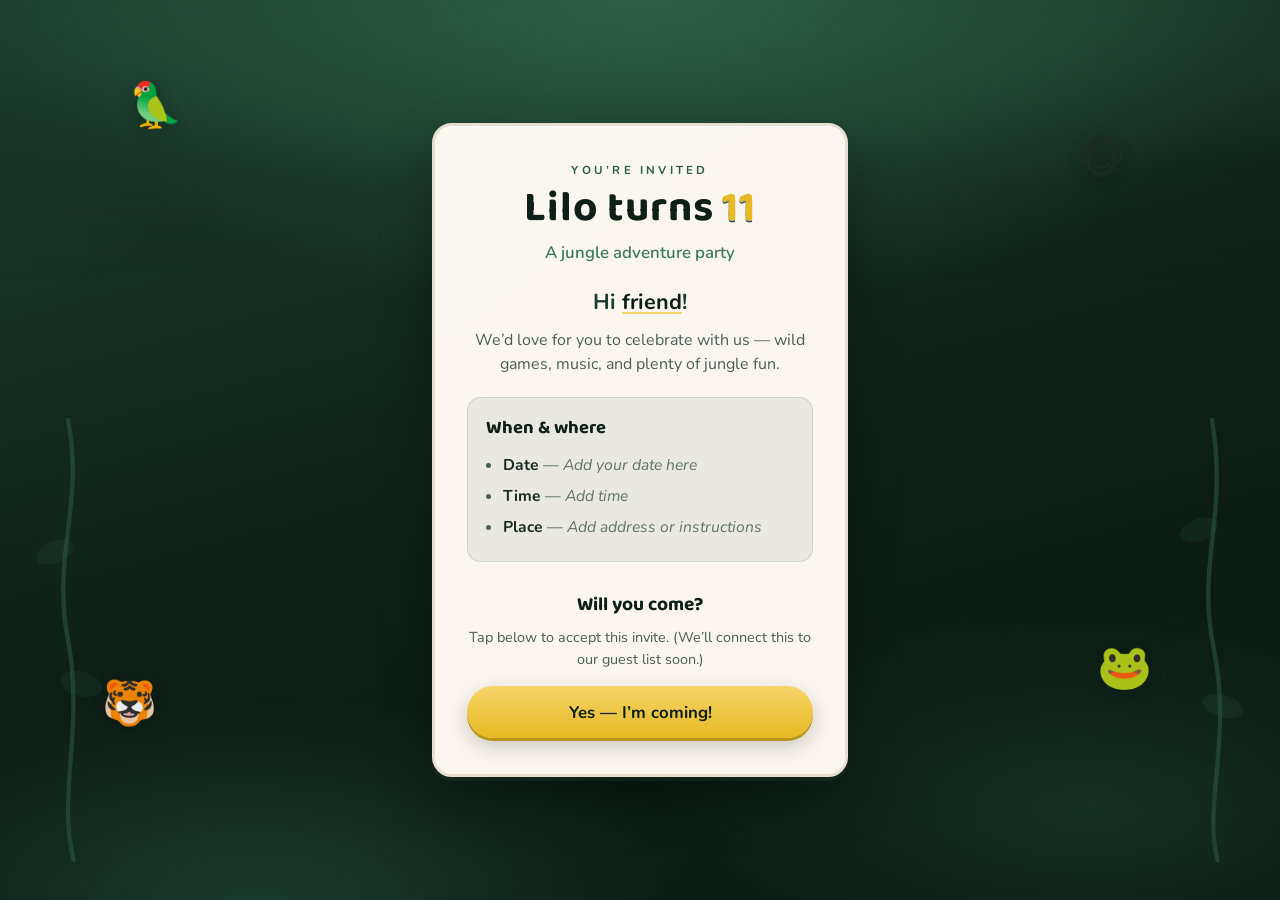
==== index.html @ 7661874d "Jungle-themed birthday invite with name query and RSVP UI" ====
<!DOCTYPE html>
<html lang="en">
<head>
  <meta charset="utf-8">
  <meta name="viewport" content="width=device-width, initial-scale=1">
  <meta name="theme-color" content="#1a3d2e">
  <title>Lilo’s 11th birthday — jungle party</title>
  <link rel="preconnect" href="https://fonts.googleapis.com">
  <link rel="preconnect" href="https://fonts.gstatic.com" crossorigin>
  <link href="https://fonts.googleapis.com/css2?family=Baloo+2:wght@600;700&family=Nunito:wght@400;600;700&display=swap" rel="stylesheet">
  <link rel="stylesheet" href="styles.css">
</head>
<body>
  <div class="jungle-scene" aria-hidden="true">
    <svg class="vine vine--left" viewBox="0 0 80 400" fill="none" xmlns="http://www.w3.org/2000/svg">
      <path d="M40 0 C55 80 25 120 40 200 C55 280 30 340 45 400" stroke="currentColor" stroke-width="4" stroke-linecap="round"/>
      <ellipse cx="28" cy="120" rx="18" ry="10" fill="currentColor" opacity="0.35" transform="rotate(-25 28 120)"/>
      <ellipse cx="52" cy="240" rx="20" ry="11" fill="currentColor" opacity="0.35" transform="rotate(15 52 240)"/>
    </svg>
    <svg class="vine vine--right" viewBox="0 0 80 400" fill="none" xmlns="http://www.w3.org/2000/svg">
      <path d="M40 0 C25 90 55 130 38 210 C22 290 48 350 35 400" stroke="currentColor" stroke-width="4" stroke-linecap="round"/>
      <ellipse cx="52" cy="100" rx="18" ry="10" fill="currentColor" opacity="0.35" transform="rotate(20 52 100)"/>
      <ellipse cx="30" cy="260" rx="19" ry="10" fill="currentColor" opacity="0.35" transform="rotate(-18 30 260)"/>
    </svg>
    <div class="canopy"></div>
    <div class="animals" aria-hidden="true">
      <span class="animal animal--parrot" title="Parrot">🦜</span>
      <span class="animal animal--monkey" title="Monkey">🐵</span>
      <span class="animal animal--tiger" title="Tiger">🐯</span>
      <span class="animal animal--frog" title="Frog">🐸</span>
    </div>
  </div>

  <main class="wrap">
    <article class="card" id="invite-card">
      <header class="card__head">
        <p class="eyebrow">You’re invited</p>
        <h1 class="title">Lilo turns <span class="age">11</span></h1>
        <p class="theme-line">A jungle adventure party</p>
      </header>

      <p class="greeting">
        Hi <span class="guest-name" id="guest-name">friend</span>!
      </p>
      <p class="lead">
        We’d love for you to celebrate with us — wild games, music, and plenty of jungle fun.
      </p>

      <section class="details" aria-label="Party details">
        <h2 class="details__h">When &amp; where</h2>
        <ul class="details__list">
          <li><strong>Date</strong> — <span class="placeholder">Add your date here</span></li>
          <li><strong>Time</strong> — <span class="placeholder">Add time</span></li>
          <li><strong>Place</strong> — <span class="placeholder">Add address or instructions</span></li>
        </ul>
      </section>

      <section class="rsvp" id="rsvp-pending" aria-labelledby="rsvp-heading">
        <h2 class="rsvp__h" id="rsvp-heading">Will you come?</h2>
        <p class="rsvp__hint">Tap below to accept this invite. (We’ll connect this to our guest list soon.)</p>
        <button type="button" class="btn btn--accept" id="accept-btn">Yes — I’m coming!</button>
      </section>

      <section class="rsvp rsvp--done" id="rsvp-done" hidden>
        <div class="celebrate" aria-hidden="true">🌿🎉🌿</div>
        <h2 class="rsvp__h">See you in the jungle!</h2>
        <p class="rsvp__thanks">
          Thanks, <span class="guest-name" id="thanks-name">friend</span> — we’ve noted you as <strong>attending</strong>.
        </p>
      </section>
    </article>
  </main>

  <script src="invite.js"></script>
</body>
</html>
---- styles.css ----
:root {
  --jungle-deep: #0d1f16;
  --jungle-mid: #1a3d2e;
  --jungle-light: #2d5c45;
  --leaf: #3d7a5a;
  --gold: #e8b923;
  --gold-soft: #f5d56a;
  --parchment: #faf6ef;
  --parchment-edge: #e8dfd0;
  --ink: #1c2b24;
  --ink-muted: #4a5f54;
  --vine: rgba(45, 92, 69, 0.55);
  font-size: 100%;
}

*,
*::before,
*::after {
  box-sizing: border-box;
}

body {
  margin: 0;
  min-height: 100vh;
  font-family: "Nunito", system-ui, sans-serif;
  font-size: 1.0625rem;
  line-height: 1.55;
  color: var(--ink);
  background:
    radial-gradient(ellipse 100% 70% at 50% 0%, #2a5a42 0%, transparent 50%),
    radial-gradient(ellipse 80% 50% at 20% 100%, rgba(26, 61, 46, 0.9) 0%, transparent 45%),
    radial-gradient(ellipse 80% 50% at 85% 90%, rgba(20, 48, 36, 0.95) 0%, transparent 45%),
    linear-gradient(165deg, var(--jungle-mid) 0%, var(--jungle-deep) 55%, #0a1610 100%);
}

.jungle-scene {
  position: fixed;
  inset: 0;
  pointer-events: none;
  z-index: 0;
  overflow: hidden;
}

.canopy {
  position: absolute;
  top: 0;
  left: 0;
  right: 0;
  height: min(42vh, 280px);
  background:
    radial-gradient(ellipse 120% 100% at 50% 0%, rgba(61, 122, 90, 0.45) 0%, transparent 70%),
    linear-gradient(180deg, rgba(13, 31, 22, 0.35) 0%, transparent 100%);
}

.vine {
  position: absolute;
  bottom: 0;
  width: clamp(48px, 12vw, 88px);
  height: min(85vh, 520px);
  color: var(--vine);
}

.vine--left {
  left: clamp(0px, 2vw, 24px);
}

.vine--right {
  right: clamp(0px, 2vw, 24px);
  transform: scaleX(-1);
}

.animals {
  position: absolute;
  inset: 0;
}

.animal {
  position: absolute;
  font-size: clamp(1.75rem, 5vw, 2.75rem);
  filter: drop-shadow(0 4px 8px rgba(0, 0, 0, 0.25));
  opacity: 0.92;
}

.animal--parrot {
  top: 8%;
  left: 10%;
  animation: float 5s ease-in-out infinite;
}

.animal--monkey {
  top: 14%;
  right: 12%;
  animation: float 6s ease-in-out 0.5s infinite;
}

.animal--tiger {
  bottom: 18%;
  left: 8%;
  animation: float 5.5s ease-in-out 1s infinite;
}

.animal--frog {
  bottom: 22%;
  right: 10%;
  animation: float 4.8s ease-in-out 0.2s infinite;
}

@keyframes float {
  0%, 100% { transform: translateY(0); }
  50% { transform: translateY(-8px); }
}

@media (prefers-reduced-motion: reduce) {
  .animal {
    animation: none;
  }
}

.wrap {
  position: relative;
  z-index: 1;
  min-height: 100vh;
  display: flex;
  align-items: center;
  justify-content: center;
  padding: clamp(1.25rem, 4vw, 2.5rem) 1.25rem;
}

.card {
  width: 100%;
  max-width: 26rem;
  padding: clamp(1.75rem, 5vw, 2.25rem) clamp(1.5rem, 4vw, 2rem);
  background:
    linear-gradient(145deg, rgba(255, 255, 255, 0.12) 0%, transparent 40%),
    var(--parchment);
  border-radius: 20px;
  border: 3px solid var(--parchment-edge);
  box-shadow:
    0 4px 0 rgba(45, 92, 69, 0.2),
    0 24px 48px rgba(0, 0, 0, 0.35),
    inset 0 1px 0 rgba(255, 255, 255, 0.7);
  text-align: center;
}

.card__head {
  margin-bottom: 1rem;
}

.eyebrow {
  margin: 0 0 0.35rem;
  font-size: 0.72rem;
  font-weight: 700;
  letter-spacing: 0.28em;
  text-transform: uppercase;
  color: var(--jungle-light);
}

.title {
  margin: 0;
  font-family: "Baloo 2", cursive;
  font-size: clamp(2rem, 7vw, 2.65rem);
  font-weight: 700;
  line-height: 1.1;
  color: var(--jungle-deep);
  letter-spacing: 0.02em;
}

.age {
  display: inline-block;
  color: var(--gold);
  text-shadow:
    0 1px 0 rgba(255, 255, 255, 0.5),
    0 2px 0 var(--jungle-mid);
}

.theme-line {
  margin: 0.5rem 0 0;
  font-weight: 600;
  font-size: 1.05rem;
  color: var(--leaf);
}

.greeting {
  margin: 1.25rem 0 0.5rem;
  font-size: 1.35rem;
  font-weight: 700;
  color: var(--jungle-mid);
}

.guest-name {
  color: var(--jungle-deep);
  text-decoration: underline;
  text-decoration-color: var(--gold-soft);
  text-underline-offset: 0.15em;
}

.lead {
  margin: 0 0 1.25rem;
  color: var(--ink-muted);
  font-size: 1rem;
}

.details {
  text-align: left;
  margin: 0 0 1.5rem;
  padding: 1rem 1.1rem;
  background: rgba(45, 92, 69, 0.08);
  border-radius: 14px;
  border: 1px solid rgba(45, 92, 69, 0.15);
}

.details__h {
  margin: 0 0 0.65rem;
  font-family: "Baloo 2", cursive;
  font-size: 1.15rem;
  font-weight: 700;
  color: var(--jungle-deep);
}

.details__list {
  margin: 0;
  padding-left: 1.1rem;
  color: var(--ink-muted);
  font-size: 0.98rem;
}

.details__list li {
  margin-bottom: 0.4rem;
}

.details__list strong {
  color: var(--ink);
}

.placeholder {
  font-style: italic;
  opacity: 0.85;
}

.rsvp {
  padding-top: 0.25rem;
}

.rsvp__h {
  margin: 0 0 0.35rem;
  font-family: "Baloo 2", cursive;
  font-size: 1.2rem;
  font-weight: 700;
  color: var(--jungle-deep);
}

.rsvp__hint {
  margin: 0 0 1rem;
  font-size: 0.9rem;
  color: var(--ink-muted);
}

.rsvp--done .rsvp__h {
  margin-top: 0.25rem;
}

.celebrate {
  font-size: 1.75rem;
  letter-spacing: 0.15em;
  margin-bottom: 0.25rem;
}

.rsvp__thanks {
  margin: 0;
  color: var(--ink-muted);
  font-size: 1rem;
}

.rsvp__thanks strong {
  color: var(--leaf);
}

.btn {
  font-family: "Nunito", system-ui, sans-serif;
  cursor: pointer;
  border: none;
}

.btn--accept {
  display: inline-flex;
  align-items: center;
  justify-content: center;
  width: 100%;
  max-width: 100%;
  padding: 0.9rem 1.5rem;
  border-radius: 999px;
  font-weight: 700;
  font-size: 1.05rem;
  color: var(--jungle-deep);
  background: linear-gradient(180deg, var(--gold-soft) 0%, var(--gold) 100%);
  box-shadow:
    0 3px 0 #b89412,
    0 8px 20px rgba(0, 0, 0, 0.2);
  transition: transform 0.15s ease, box-shadow 0.15s ease;
}

.btn--accept:hover {
  transform: translateY(-2px);
  box-shadow:
    0 4px 0 #b89412,
    0 12px 28px rgba(0, 0, 0, 0.22);
}

.btn--accept:active {
  transform: translateY(1px);
  box-shadow: 0 2px 0 #b89412;
}

.btn--accept:focus-visible {
  outline: 3px solid var(--jungle-light);
  outline-offset: 3px;
}

[hidden] {
  display: none !important;
}
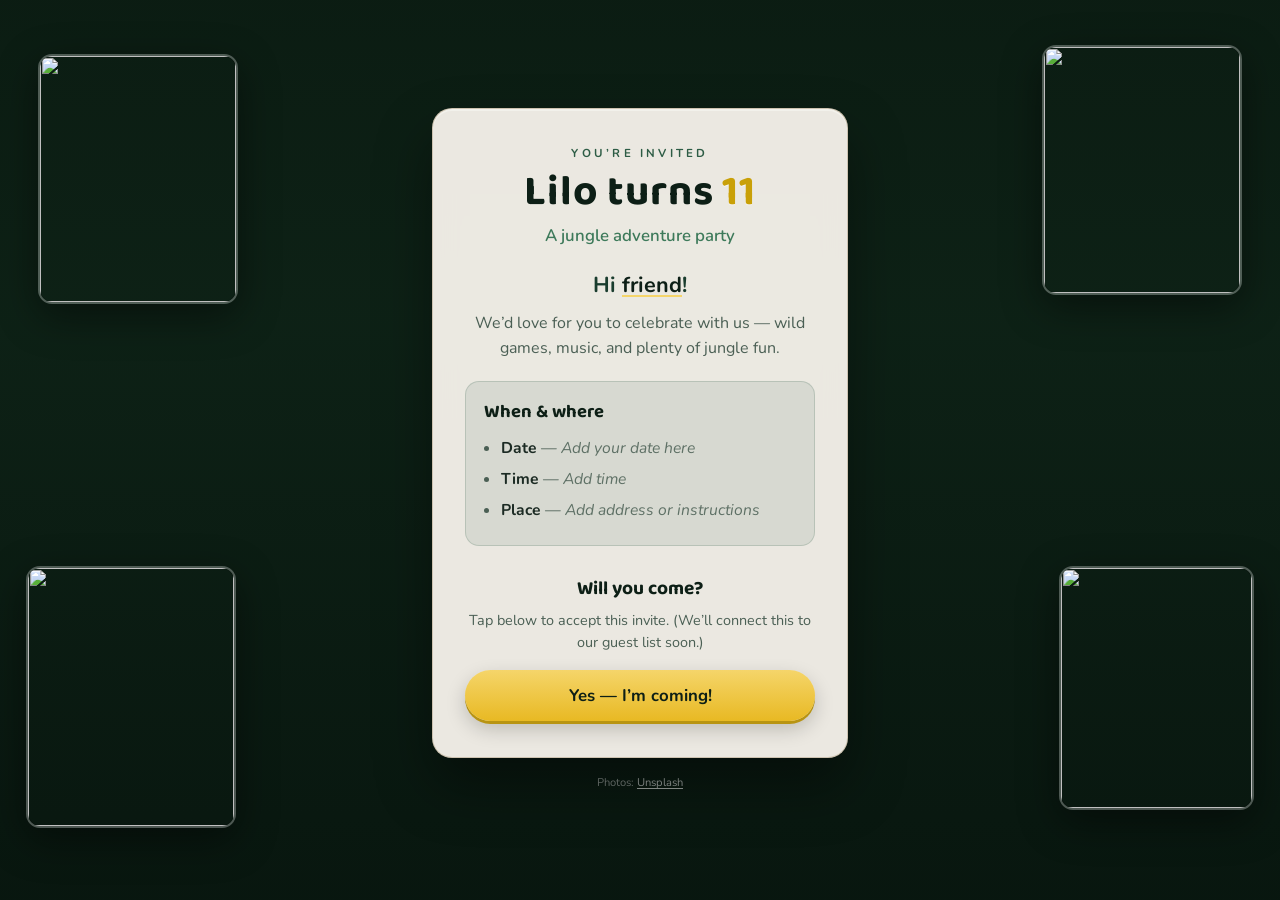
==== commit e0abe645: "Photorealistic jungle background and wildlife photos" ====
--- a/index.html
+++ b/index.html
@@ -3,31 +3,67 @@
 <head>
   <meta charset="utf-8">
   <meta name="viewport" content="width=device-width, initial-scale=1">
-  <meta name="theme-color" content="#1a3d2e">
+  <meta name="theme-color" content="#142920">
   <title>Lilo’s 11th birthday — jungle party</title>
   <link rel="preconnect" href="https://fonts.googleapis.com">
   <link rel="preconnect" href="https://fonts.gstatic.com" crossorigin>
+  <link rel="preconnect" href="https://images.unsplash.com">
   <link href="https://fonts.googleapis.com/css2?family=Baloo+2:wght@600;700&family=Nunito:wght@400;600;700&display=swap" rel="stylesheet">
   <link rel="stylesheet" href="styles.css">
 </head>
 <body>
   <div class="jungle-scene" aria-hidden="true">
-    <svg class="vine vine--left" viewBox="0 0 80 400" fill="none" xmlns="http://www.w3.org/2000/svg">
-      <path d="M40 0 C55 80 25 120 40 200 C55 280 30 340 45 400" stroke="currentColor" stroke-width="4" stroke-linecap="round"/>
-      <ellipse cx="28" cy="120" rx="18" ry="10" fill="currentColor" opacity="0.35" transform="rotate(-25 28 120)"/>
-      <ellipse cx="52" cy="240" rx="20" ry="11" fill="currentColor" opacity="0.35" transform="rotate(15 52 240)"/>
-    </svg>
-    <svg class="vine vine--right" viewBox="0 0 80 400" fill="none" xmlns="http://www.w3.org/2000/svg">
-      <path d="M40 0 C25 90 55 130 38 210 C22 290 48 350 35 400" stroke="currentColor" stroke-width="4" stroke-linecap="round"/>
-      <ellipse cx="52" cy="100" rx="18" ry="10" fill="currentColor" opacity="0.35" transform="rotate(20 52 100)"/>
-      <ellipse cx="30" cy="260" rx="19" ry="10" fill="currentColor" opacity="0.35" transform="rotate(-18 30 260)"/>
-    </svg>
-    <div class="canopy"></div>
-    <div class="animals" aria-hidden="true">
-      <span class="animal animal--parrot" title="Parrot">🦜</span>
-      <span class="animal animal--monkey" title="Monkey">🐵</span>
-      <span class="animal animal--tiger" title="Tiger">🐯</span>
-      <span class="animal animal--frog" title="Frog">🐸</span>
+    <div class="jungle-scene__bg"></div>
+    <div class="jungle-scene__shade"></div>
+    <div class="wildlife">
+      <figure class="wildlife__frame wildlife__frame--macaw">
+        <img
+          src="https://images.unsplash.com/photo-1552728081-9767a877ceaf?auto=format&fit=crop&w=640&q=80"
+          srcset="https://images.unsplash.com/photo-1552728081-9767a877ceaf?auto=format&fit=crop&w=480&q=80 480w,
+                  https://images.unsplash.com/photo-1552728081-9767a877ceaf?auto=format&fit=crop&w=640&q=80 640w"
+          sizes="(max-width: 600px) 120px, 180px"
+          width="320"
+          height="400"
+          alt=""
+          loading="lazy"
+          decoding="async">
+      </figure>
+      <figure class="wildlife__frame wildlife__frame--monkey">
+        <img
+          src="https://images.unsplash.com/photo-1540573133985-87b6da6d54a9?auto=format&fit=crop&w=640&q=80"
+          srcset="https://images.unsplash.com/photo-1540573133985-87b6da6d54a9?auto=format&fit=crop&w=480&q=80 480w,
+                  https://images.unsplash.com/photo-1540573133985-87b6da6d54a9?auto=format&fit=crop&w=640&q=80 640w"
+          sizes="(max-width: 600px) 120px, 180px"
+          width="320"
+          height="400"
+          alt=""
+          loading="lazy"
+          decoding="async">
+      </figure>
+      <figure class="wildlife__frame wildlife__frame--tiger">
+        <img
+          src="https://images.unsplash.com/photo-1561731216-c3a4b994fd02?auto=format&fit=crop&w=640&q=80"
+          srcset="https://images.unsplash.com/photo-1561731216-c3a4b994fd02?auto=format&fit=crop&w=480&q=80 480w,
+                  https://images.unsplash.com/photo-1561731216-c3a4b994fd02?auto=format&fit=crop&w=640&q=80 640w"
+          sizes="(max-width: 600px) 120px, 180px"
+          width="320"
+          height="400"
+          alt=""
+          loading="lazy"
+          decoding="async">
+      </figure>
+      <figure class="wildlife__frame wildlife__frame--frog">
+        <img
+          src="https://images.unsplash.com/photo-1559251606-c72583351e2e?auto=format&fit=crop&w=640&q=80"
+          srcset="https://images.unsplash.com/photo-1559251606-c72583351e2e?auto=format&fit=crop&w=480&q=80 480w,
+                  https://images.unsplash.com/photo-1559251606-c72583351e2e?auto=format&fit=crop&w=640&q=80 640w"
+          sizes="(max-width: 600px) 120px, 180px"
+          width="320"
+          height="400"
+          alt=""
+          loading="lazy"
+          decoding="async">
+      </figure>
     </div>
   </div>
 
@@ -62,13 +98,24 @@
       </section>
 
       <section class="rsvp rsvp--done" id="rsvp-done" hidden>
-        <div class="celebrate" aria-hidden="true">🌿🎉🌿</div>
+        <div class="celebrate" aria-hidden="true">
+          <img
+            class="celebrate__leaves"
+            src="https://images.unsplash.com/photo-1614594975525-e45190c55d0b?auto=format&fit=crop&w=720&q=75"
+            alt=""
+            width="360"
+            height="120"
+            loading="lazy"
+            decoding="async">
+        </div>
         <h2 class="rsvp__h">See you in the jungle!</h2>
         <p class="rsvp__thanks">
           Thanks, <span class="guest-name" id="thanks-name">friend</span> — we’ve noted you as <strong>attending</strong>.
         </p>
       </section>
     </article>
+
+    <p class="photo-credit">Photos: <a href="https://unsplash.com" target="_blank" rel="noopener noreferrer">Unsplash</a></p>
   </main>
 
   <script src="invite.js"></script>
--- a/styles.css
+++ b/styles.css
@@ -5,11 +5,10 @@
   --leaf: #3d7a5a;
   --gold: #e8b923;
   --gold-soft: #f5d56a;
-  --parchment: #faf6ef;
-  --parchment-edge: #e8dfd0;
+  --parchment: rgba(250, 246, 239, 0.94);
+  --parchment-edge: rgba(200, 188, 168, 0.85);
   --ink: #1c2b24;
   --ink-muted: #4a5f54;
-  --vine: rgba(45, 92, 69, 0.55);
   font-size: 100%;
 }
 
@@ -26,11 +25,7 @@
   font-size: 1.0625rem;
   line-height: 1.55;
   color: var(--ink);
-  background:
-    radial-gradient(ellipse 100% 70% at 50% 0%, #2a5a42 0%, transparent 50%),
-    radial-gradient(ellipse 80% 50% at 20% 100%, rgba(26, 61, 46, 0.9) 0%, transparent 45%),
-    radial-gradient(ellipse 80% 50% at 85% 90%, rgba(20, 48, 36, 0.95) 0%, transparent 45%),
-    linear-gradient(165deg, var(--jungle-mid) 0%, var(--jungle-deep) 55%, #0a1610 100%);
+  background: var(--jungle-deep);
 }
 
 .jungle-scene {
@@ -41,78 +36,101 @@
   overflow: hidden;
 }
 
-.canopy {
-  position: absolute;
-  top: 0;
-  left: 0;
-  right: 0;
-  height: min(42vh, 280px);
-  background:
-    radial-gradient(ellipse 120% 100% at 50% 0%, rgba(61, 122, 90, 0.45) 0%, transparent 70%),
-    linear-gradient(180deg, rgba(13, 31, 22, 0.35) 0%, transparent 100%);
-}
-
-.vine {
-  position: absolute;
-  bottom: 0;
-  width: clamp(48px, 12vw, 88px);
-  height: min(85vh, 520px);
-  color: var(--vine);
-}
-
-.vine--left {
-  left: clamp(0px, 2vw, 24px);
-}
-
-.vine--right {
-  right: clamp(0px, 2vw, 24px);
-  transform: scaleX(-1);
-}
-
-.animals {
+.jungle-scene__bg {
   position: absolute;
   inset: 0;
-}
-
-.animal {
+  background-color: #0f2418;
+  background-image: url("https://images.unsplash.com/photo-1516026672322-bc52d61a55d5?auto=format&fit=crop&w=2400&q=85");
+  background-size: cover;
+  background-position: center 35%;
+  transform: scale(1.03);
+}
+
+.jungle-scene__shade {
   position: absolute;
-  font-size: clamp(1.75rem, 5vw, 2.75rem);
-  filter: drop-shadow(0 4px 8px rgba(0, 0, 0, 0.25));
-  opacity: 0.92;
-}
-
-.animal--parrot {
-  top: 8%;
-  left: 10%;
-  animation: float 5s ease-in-out infinite;
-}
-
-.animal--monkey {
-  top: 14%;
-  right: 12%;
-  animation: float 6s ease-in-out 0.5s infinite;
-}
-
-.animal--tiger {
-  bottom: 18%;
-  left: 8%;
-  animation: float 5.5s ease-in-out 1s infinite;
-}
-
-.animal--frog {
-  bottom: 22%;
-  right: 10%;
-  animation: float 4.8s ease-in-out 0.2s infinite;
-}
-
-@keyframes float {
-  0%, 100% { transform: translateY(0); }
-  50% { transform: translateY(-8px); }
-}
-
-@media (prefers-reduced-motion: reduce) {
-  .animal {
-    animation: none;
+  inset: 0;
+  background:
+    linear-gradient(
+      180deg,
+      rgba(8, 22, 14, 0.55) 0%,
+      rgba(10, 28, 18, 0.35) 35%,
+      rgba(6, 18, 12, 0.75) 100%
+    );
+}
+
+.wildlife {
+  position: absolute;
+  inset: 0;
+}
+
+.wildlife__frame {
+  position: absolute;
+  margin: 0;
+  padding: 0;
+  overflow: hidden;
+  border-radius: 14px;
+  border: 2px solid rgba(255, 255, 255, 0.28);
+  box-shadow:
+    0 12px 40px rgba(0, 0, 0, 0.45),
+    inset 0 0 0 1px rgba(0, 0, 0, 0.15);
+}
+
+.wildlife__frame img {
+  display: block;
+  width: 100%;
+  height: 100%;
+  object-fit: cover;
+  object-position: center;
+}
+
+.wildlife__frame--macaw {
+  top: 6%;
+  left: 3%;
+  width: clamp(100px, 22vw, 200px);
+  aspect-ratio: 4 / 5;
+}
+
+.wildlife__frame--monkey {
+  top: 5%;
+  right: 3%;
+  width: clamp(100px, 22vw, 200px);
+  aspect-ratio: 4 / 5;
+}
+
+.wildlife__frame--tiger {
+  bottom: 8%;
+  left: 2%;
+  width: clamp(100px, 24vw, 210px);
+  aspect-ratio: 4 / 5;
+}
+
+.wildlife__frame--frog {
+  bottom: 10%;
+  right: 2%;
+  width: clamp(100px, 22vw, 195px);
+  aspect-ratio: 4 / 5;
+}
+
+@media (max-width: 600px) {
+  .wildlife__frame--tiger,
+  .wildlife__frame--frog {
+    display: none;
+  }
+
+  .wildlife__frame--macaw {
+    top: 4%;
+    left: 2%;
+    width: clamp(88px, 28vw, 140px);
+  }
+
+  .wildlife__frame--monkey {
+    top: 4%;
+    right: 2%;
+    width: clamp(88px, 28vw, 140px);
+  }
+
+  .jungle-scene__bg {
+    background-position: center 40%;
   }
 }
 
@@ -121,24 +139,25 @@
   z-index: 1;
   min-height: 100vh;
   display: flex;
+  flex-direction: column;
   align-items: center;
   justify-content: center;
   padding: clamp(1.25rem, 4vw, 2.5rem) 1.25rem;
+  padding-bottom: 2.5rem;
 }
 
 .card {
   width: 100%;
   max-width: 26rem;
   padding: clamp(1.75rem, 5vw, 2.25rem) clamp(1.5rem, 4vw, 2rem);
-  background:
-    linear-gradient(145deg, rgba(255, 255, 255, 0.12) 0%, transparent 40%),
-    var(--parchment);
+  background: var(--parchment);
+  -webkit-backdrop-filter: blur(14px);
+  backdrop-filter: blur(14px);
   border-radius: 20px;
-  border: 3px solid var(--parchment-edge);
+  border: 1px solid var(--parchment-edge);
   box-shadow:
-    0 4px 0 rgba(45, 92, 69, 0.2),
-    0 24px 48px rgba(0, 0, 0, 0.35),
-    inset 0 1px 0 rgba(255, 255, 255, 0.7);
+    0 2px 0 rgba(255, 255, 255, 0.35) inset,
+    0 28px 56px rgba(0, 0, 0, 0.4);
   text-align: center;
 }
 
@@ -167,10 +186,8 @@
 
 .age {
   display: inline-block;
-  color: var(--gold);
-  text-shadow:
-    0 1px 0 rgba(255, 255, 255, 0.5),
-    0 2px 0 var(--jungle-mid);
+  color: #c9a008;
+  text-shadow: 0 1px 0 rgba(255, 255, 255, 0.6);
 }
 
 .theme-line {
@@ -204,9 +221,9 @@
   text-align: left;
   margin: 0 0 1.5rem;
   padding: 1rem 1.1rem;
-  background: rgba(45, 92, 69, 0.08);
+  background: rgba(45, 92, 69, 0.1);
   border-radius: 14px;
-  border: 1px solid rgba(45, 92, 69, 0.15);
+  border: 1px solid rgba(45, 92, 69, 0.18);
 }
 
 .details__h {
@@ -256,13 +273,25 @@
 }
 
 .rsvp--done .rsvp__h {
-  margin-top: 0.25rem;
+  margin-top: 0.35rem;
 }
 
 .celebrate {
-  font-size: 1.75rem;
-  letter-spacing: 0.15em;
-  margin-bottom: 0.25rem;
+  margin: 0 auto 0.5rem;
+  max-width: 100%;
+  border-radius: 12px;
+  overflow: hidden;
+  border: 1px solid rgba(45, 92, 69, 0.2);
+  box-shadow: 0 8px 24px rgba(0, 0, 0, 0.12);
+}
+
+.celebrate__leaves {
+  display: block;
+  width: 100%;
+  height: auto;
+  max-height: 100px;
+  object-fit: cover;
+  object-position: center 40%;
 }
 
 .rsvp__thanks {
@@ -316,6 +345,23 @@
   outline-offset: 3px;
 }
 
+.photo-credit {
+  margin: 1rem 0 0;
+  font-size: 0.7rem;
+  color: rgba(255, 255, 255, 0.45);
+  text-align: center;
+}
+
+.photo-credit a {
+  color: rgba(255, 255, 255, 0.6);
+  text-decoration: underline;
+  text-underline-offset: 2px;
+}
+
+.photo-credit a:hover {
+  color: rgba(255, 255, 255, 0.85);
+}
+
 [hidden] {
   display: none !important;
 }
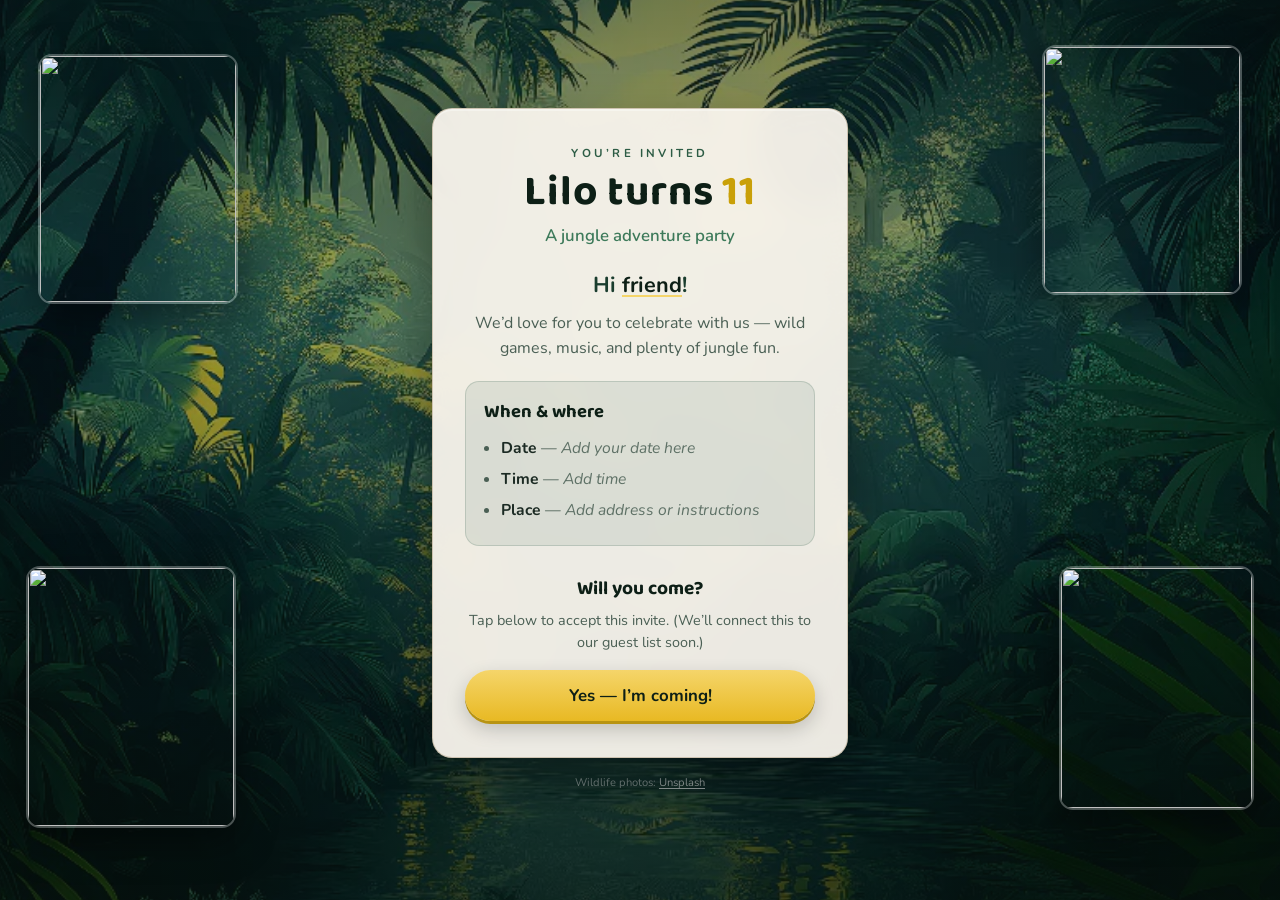
==== commit 03240e9e: "Use local tropical jungle wallpaper for background" ====
--- a/index.html
+++ b/index.html
@@ -115,7 +115,7 @@
       </section>
     </article>
 
-    <p class="photo-credit">Photos: <a href="https://unsplash.com" target="_blank" rel="noopener noreferrer">Unsplash</a></p>
+    <p class="photo-credit">Wildlife photos: <a href="https://unsplash.com" target="_blank" rel="noopener noreferrer">Unsplash</a></p>
   </main>
 
   <script src="invite.js"></script>
--- a/styles.css
+++ b/styles.css
@@ -40,10 +40,11 @@
   position: absolute;
   inset: 0;
   background-color: #0f2418;
-  background-image: url("https://images.unsplash.com/photo-1516026672322-bc52d61a55d5?auto=format&fit=crop&w=2400&q=85");
+  background-image: url("images/jungle-wallpaper.webp");
   background-size: cover;
-  background-position: center 35%;
-  transform: scale(1.03);
+  background-position: center center;
+  background-repeat: no-repeat;
+  transform: scale(1.02);
 }
 
 .jungle-scene__shade {
@@ -130,7 +131,7 @@
   }
 
   .jungle-scene__bg {
-    background-position: center 40%;
+    background-position: center 42%;
   }
 }
 
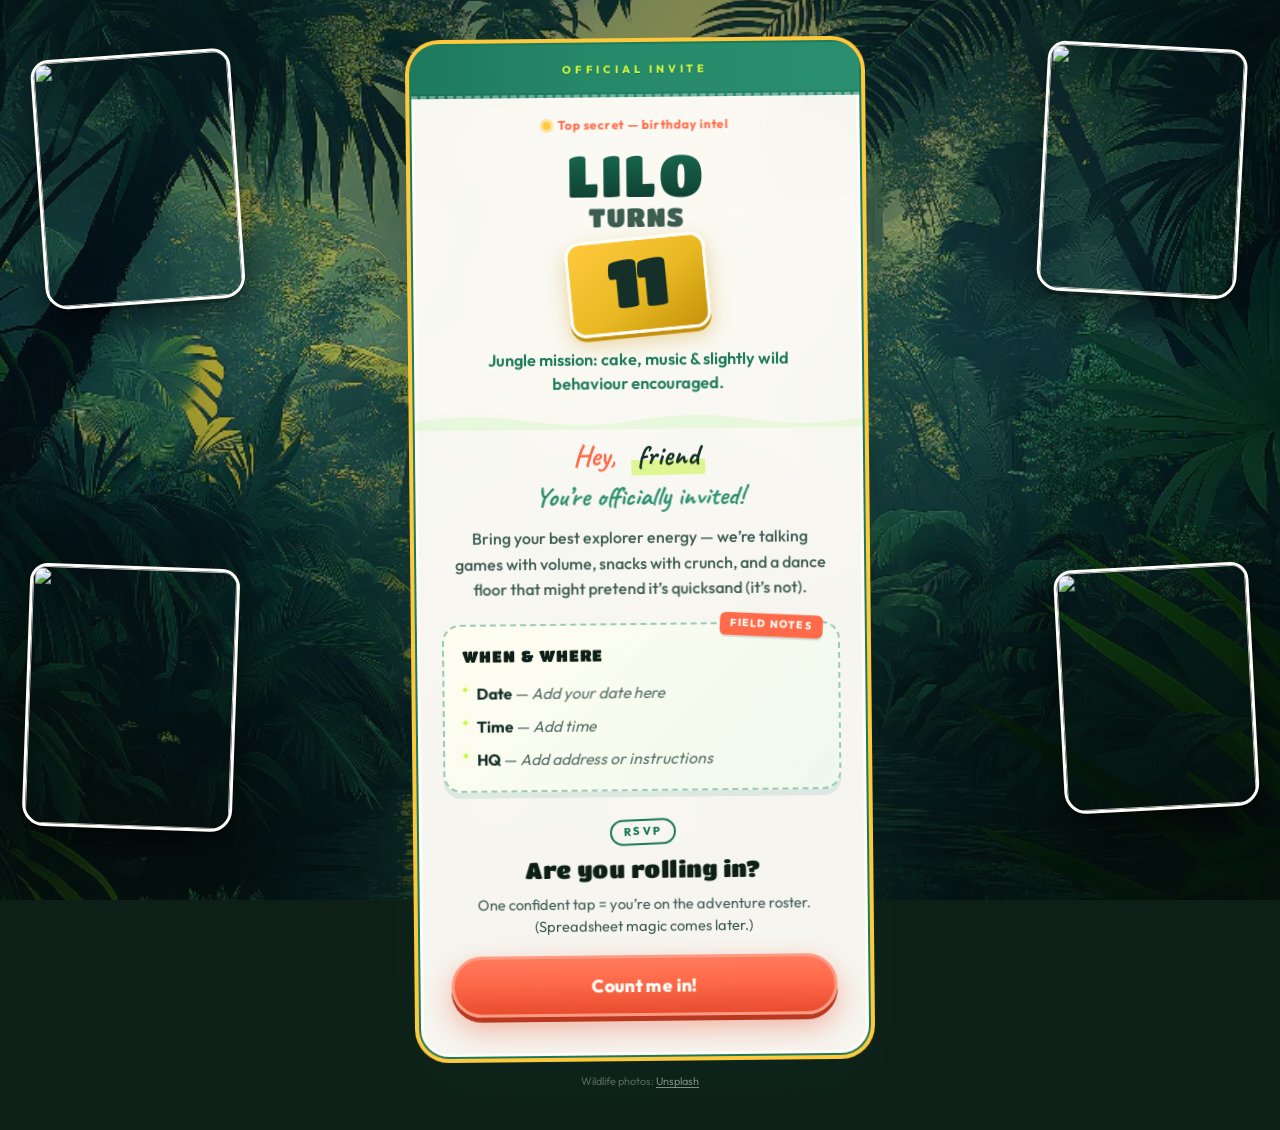
==== commit 47a422c5: "Playful invite UI: ticket card, Titan One, Caveat, coral CTA" ====
--- a/index.html
+++ b/index.html
@@ -3,12 +3,12 @@
 <head>
   <meta charset="utf-8">
   <meta name="viewport" content="width=device-width, initial-scale=1">
-  <meta name="theme-color" content="#142920">
+  <meta name="theme-color" content="#1e5c4a">
   <title>Lilo’s 11th birthday — jungle party</title>
   <link rel="preconnect" href="https://fonts.googleapis.com">
   <link rel="preconnect" href="https://fonts.gstatic.com" crossorigin>
   <link rel="preconnect" href="https://images.unsplash.com">
-  <link href="https://fonts.googleapis.com/css2?family=Baloo+2:wght@600;700&family=Nunito:wght@400;600;700&display=swap" rel="stylesheet">
+  <link href="https://fonts.googleapis.com/css2?family=Caveat:wght@600;700&family=Outfit:wght@400;600;700;800&family=Titan+One&display=swap" rel="stylesheet">
   <link rel="stylesheet" href="styles.css">
 </head>
 <body>
@@ -69,32 +69,55 @@
 
   <main class="wrap">
     <article class="card" id="invite-card">
+      <div class="card__ribbon" aria-hidden="true">
+        <span class="card__ribbon-text">Official invite</span>
+      </div>
+
       <header class="card__head">
-        <p class="eyebrow">You’re invited</p>
-        <h1 class="title">Lilo turns <span class="age">11</span></h1>
-        <p class="theme-line">A jungle adventure party</p>
+        <p class="eyebrow"><span class="eyebrow__spark" aria-hidden="true"></span> Top secret — birthday intel</p>
+        <h1 class="title">
+          <span class="title__line title__line--name">Lilo</span>
+          <span class="title__line title__line--turns">turns</span>
+          <span class="title__age-wrap">
+            <span class="age" aria-label="11">11</span>
+          </span>
+        </h1>
+        <p class="theme-line">Jungle mission: cake, music &amp; slightly wild behaviour encouraged.</p>
       </header>
 
+      <svg class="wave-divider" viewBox="0 0 400 24" preserveAspectRatio="none" aria-hidden="true">
+        <path fill="currentColor" d="M0 12 Q50 0 100 12 T200 12 T300 12 T400 12 V24 H0Z"/>
+      </svg>
+
       <p class="greeting">
-        Hi <span class="guest-name" id="guest-name">friend</span>!
+        <span class="greeting__line1">
+          <span class="greeting__hey">Hey,</span>
+          <span class="guest-name" id="guest-name">friend</span>
+        </span>
+        <span class="greeting__bang">You’re officially invited!</span>
       </p>
       <p class="lead">
-        We’d love for you to celebrate with us — wild games, music, and plenty of jungle fun.
+        Bring your best explorer energy — we’re talking games with volume, snacks with crunch, and a dance floor that might pretend it’s quicksand (it’s not).
       </p>
 
       <section class="details" aria-label="Party details">
+        <div class="details__label">Field notes</div>
         <h2 class="details__h">When &amp; where</h2>
         <ul class="details__list">
-          <li><strong>Date</strong> — <span class="placeholder">Add your date here</span></li>
-          <li><strong>Time</strong> — <span class="placeholder">Add time</span></li>
-          <li><strong>Place</strong> — <span class="placeholder">Add address or instructions</span></li>
+          <li><span class="details__icon" aria-hidden="true">◆</span><span><strong>Date</strong> — <span class="placeholder">Add your date here</span></span></li>
+          <li><span class="details__icon" aria-hidden="true">◆</span><span><strong>Time</strong> — <span class="placeholder">Add time</span></span></li>
+          <li><span class="details__icon" aria-hidden="true">◆</span><span><strong>HQ</strong> — <span class="placeholder">Add address or instructions</span></span></li>
         </ul>
       </section>
 
       <section class="rsvp" id="rsvp-pending" aria-labelledby="rsvp-heading">
-        <h2 class="rsvp__h" id="rsvp-heading">Will you come?</h2>
-        <p class="rsvp__hint">Tap below to accept this invite. (We’ll connect this to our guest list soon.)</p>
-        <button type="button" class="btn btn--accept" id="accept-btn">Yes — I’m coming!</button>
+        <p class="rsvp__tag">RSVP</p>
+        <h2 class="rsvp__h" id="rsvp-heading">Are you rolling in?</h2>
+        <p class="rsvp__hint">One confident tap = you’re on the adventure roster. (Spreadsheet magic comes later.)</p>
+        <button type="button" class="btn btn--accept" id="accept-btn">
+          <span class="btn__text">Count me in!</span>
+          <span class="btn__shine" aria-hidden="true"></span>
+        </button>
       </section>
 
       <section class="rsvp rsvp--done" id="rsvp-done" hidden>
@@ -108,9 +131,10 @@
             loading="lazy"
             decoding="async">
         </div>
-        <h2 class="rsvp__h">See you in the jungle!</h2>
+        <p class="rsvp__tag rsvp__tag--yes">Confirmed</p>
+        <h2 class="rsvp__h">Pack your binoculars!</h2>
         <p class="rsvp__thanks">
-          Thanks, <span class="guest-name" id="thanks-name">friend</span> — we’ve noted you as <strong>attending</strong>.
+          Legendary move, <span class="guest-name" id="thanks-name">friend</span> — you’re marked <strong>IN</strong> for team birthday.
         </p>
       </section>
     </article>
--- a/styles.css
+++ b/styles.css
@@ -1,14 +1,19 @@
 :root {
   --jungle-deep: #0d1f16;
   --jungle-mid: #1a3d2e;
-  --jungle-light: #2d5c45;
-  --leaf: #3d7a5a;
+  --jungle-light: #2a8f6f;
+  --leaf: #1e7a5c;
+  --lime: #c8f542;
+  --coral: #ff6b4a;
+  --mango: #ffc93c;
   --gold: #e8b923;
-  --gold-soft: #f5d56a;
-  --parchment: rgba(250, 246, 239, 0.94);
-  --parchment-edge: rgba(200, 188, 168, 0.85);
-  --ink: #1c2b24;
-  --ink-muted: #4a5f54;
+  --gold-deep: #c4920a;
+  --cream: #fffdf8;
+  --parchment: rgba(255, 253, 248, 0.96);
+  --parchment-edge: rgba(30, 90, 70, 0.2);
+  --ink: #153028;
+  --ink-muted: #3d5c52;
+  --card-shadow: rgba(12, 45, 35, 0.45);
   font-size: 100%;
 }
 
@@ -21,7 +26,7 @@
 body {
   margin: 0;
   min-height: 100vh;
-  font-family: "Nunito", system-ui, sans-serif;
+  font-family: "Outfit", system-ui, sans-serif;
   font-size: 1.0625rem;
   line-height: 1.55;
   color: var(--ink);
@@ -53,9 +58,9 @@
   background:
     linear-gradient(
       180deg,
-      rgba(8, 22, 14, 0.55) 0%,
-      rgba(10, 28, 18, 0.35) 35%,
-      rgba(6, 18, 12, 0.75) 100%
+      rgba(8, 22, 14, 0.5) 0%,
+      rgba(10, 28, 18, 0.28) 38%,
+      rgba(6, 18, 12, 0.72) 100%
     );
 }
 
@@ -69,12 +74,19 @@
   margin: 0;
   padding: 0;
   overflow: hidden;
-  border-radius: 14px;
-  border: 2px solid rgba(255, 255, 255, 0.28);
+  border-radius: 18px 18px 22px 22px;
+  border: 3px solid var(--cream);
   box-shadow:
-    0 12px 40px rgba(0, 0, 0, 0.45),
-    inset 0 0 0 1px rgba(0, 0, 0, 0.15);
-}
+    0 4px 0 rgba(0, 0, 0, 0.2),
+    0 16px 40px rgba(0, 0, 0, 0.5),
+    inset 0 1px 0 rgba(255, 255, 255, 0.35);
+  transform: rotate(var(--tilt, 0deg));
+}
+
+.wildlife__frame--macaw { --tilt: -4deg; }
+.wildlife__frame--monkey { --tilt: 3deg; }
+.wildlife__frame--tiger { --tilt: 2deg; }
+.wildlife__frame--frog { --tilt: -3deg; }
 
 .wildlife__frame img {
   display: block;
@@ -143,107 +155,291 @@
   flex-direction: column;
   align-items: center;
   justify-content: center;
-  padding: clamp(1.25rem, 4vw, 2.5rem) 1.25rem;
+  padding: clamp(1.5rem, 5vw, 2.75rem) 1.25rem;
   padding-bottom: 2.5rem;
 }
 
 .card {
+  position: relative;
   width: 100%;
-  max-width: 26rem;
-  padding: clamp(1.75rem, 5vw, 2.25rem) clamp(1.5rem, 4vw, 2rem);
+  max-width: 28rem;
+  padding: 0;
+  padding-bottom: clamp(1.75rem, 4vw, 2.25rem);
   background: var(--parchment);
-  -webkit-backdrop-filter: blur(14px);
-  backdrop-filter: blur(14px);
-  border-radius: 20px;
-  border: 1px solid var(--parchment-edge);
+  -webkit-backdrop-filter: blur(16px);
+  backdrop-filter: blur(16px);
+  border-radius: 28px;
+  border: 3px solid var(--cream);
   box-shadow:
-    0 2px 0 rgba(255, 255, 255, 0.35) inset,
-    0 28px 56px rgba(0, 0, 0, 0.4);
+    0 0 0 2px var(--leaf),
+    0 0 0 6px var(--mango),
+    0 32px 64px var(--card-shadow),
+    inset 0 1px 0 rgba(255, 255, 255, 0.9);
   text-align: center;
+  transform: rotate(-0.6deg);
+  animation: card-in 0.85s cubic-bezier(0.22, 1, 0.36, 1) both;
+}
+
+@keyframes card-in {
+  from {
+    opacity: 0;
+    transform: rotate(-2deg) translateY(28px) scale(0.96);
+  }
+  to {
+    opacity: 1;
+    transform: rotate(-0.6deg) translateY(0) scale(1);
+  }
+}
+
+@media (prefers-reduced-motion: reduce) {
+  .card {
+    animation: none;
+  }
+}
+
+.card__ribbon {
+  position: relative;
+  margin: -3px -3px 0;
+  padding: 0.65rem 1rem 0.85rem;
+  background: linear-gradient(90deg, var(--leaf) 0%, #268a6a 45%, var(--jungle-light) 100%);
+  border-radius: 24px 24px 0 0;
+  border-bottom: 3px dashed rgba(255, 255, 255, 0.35);
+  box-shadow: inset 0 -2px 0 rgba(0, 0, 0, 0.08);
+}
+
+.card__ribbon-text {
+  display: inline-block;
+  font-family: "Outfit", sans-serif;
+  font-weight: 800;
+  font-size: 0.68rem;
+  letter-spacing: 0.35em;
+  text-transform: uppercase;
+  color: var(--lime);
+  text-shadow: 0 1px 0 rgba(0, 0, 0, 0.2);
 }
 
 .card__head {
-  margin-bottom: 1rem;
+  padding: 1.1rem clamp(1.25rem, 4vw, 1.75rem) 0.25rem;
+  margin-bottom: 0;
 }
 
 .eyebrow {
-  margin: 0 0 0.35rem;
-  font-size: 0.72rem;
+  margin: 0 0 0.75rem;
+  font-size: 0.78rem;
   font-weight: 700;
-  letter-spacing: 0.28em;
-  text-transform: uppercase;
-  color: var(--jungle-light);
+  letter-spacing: 0.06em;
+  color: var(--coral);
+  display: flex;
+  align-items: center;
+  justify-content: center;
+  gap: 0.4rem;
+  flex-wrap: wrap;
+}
+
+.eyebrow__spark {
+  display: inline-block;
+  width: 8px;
+  height: 8px;
+  background: var(--mango);
+  border-radius: 50%;
+  box-shadow: 0 0 0 3px rgba(255, 201, 60, 0.4);
+  animation: pulse-dot 2s ease-in-out infinite;
+}
+
+@keyframes pulse-dot {
+  0%, 100% { transform: scale(1); opacity: 1; }
+  50% { transform: scale(1.15); opacity: 0.85; }
+}
+
+@media (prefers-reduced-motion: reduce) {
+  .eyebrow__spark {
+    animation: none;
+  }
 }
 
 .title {
   margin: 0;
-  font-family: "Baloo 2", cursive;
-  font-size: clamp(2rem, 7vw, 2.65rem);
+  display: flex;
+  flex-direction: column;
+  align-items: center;
+  gap: 0.05em;
+  line-height: 1;
+}
+
+.title__line {
+  font-family: "Titan One", cursive;
+  font-weight: 400;
+  text-transform: uppercase;
+  letter-spacing: 0.04em;
+}
+
+.title__line--name {
+  font-size: clamp(2.85rem, 12vw, 3.6rem);
+  background: linear-gradient(180deg, #1a6b52 0%, #0d3d2e 100%);
+  -webkit-background-clip: text;
+  background-clip: text;
+  color: transparent;
+  filter: drop-shadow(0 2px 0 rgba(255, 255, 255, 0.5));
+}
+
+.title__line--turns {
+  font-size: clamp(1.35rem, 5vw, 1.65rem);
+  color: var(--ink-muted);
+  margin-top: -0.05em;
+}
+
+.title__age-wrap {
+  margin-top: 0.2em;
+  display: inline-flex;
+  align-items: center;
+  justify-content: center;
+}
+
+.age {
+  display: inline-flex;
+  align-items: center;
+  justify-content: center;
+  min-width: 2.2em;
+  padding: 0.15em 0.35em 0.25em;
+  font-family: "Titan One", cursive;
+  font-size: clamp(3rem, 14vw, 4rem);
+  line-height: 1;
+  color: var(--ink);
+  background: linear-gradient(145deg, var(--mango) 0%, var(--gold) 55%, var(--gold-deep) 100%);
+  border-radius: 16px;
+  border: 3px solid var(--cream);
+  box-shadow:
+    0 4px 0 var(--gold-deep),
+    0 8px 20px rgba(200, 140, 0, 0.35);
+  transform: rotate(-5deg);
+}
+
+.theme-line {
+  margin: 1rem 0 0;
+  font-weight: 600;
+  font-size: 1.02rem;
+  line-height: 1.45;
+  color: var(--leaf);
+  max-width: 22em;
+  margin-left: auto;
+  margin-right: auto;
+}
+
+.wave-divider {
+  display: block;
+  width: calc(100% + 6px);
+  height: 18px;
+  margin: 0.75rem -3px 0.5rem;
+  color: rgba(200, 245, 180, 0.35);
+}
+
+.greeting {
+  margin: 0.35rem 0 0.65rem;
+  padding: 0 clamp(1.25rem, 4vw, 1.75rem);
+  font-size: clamp(1.45rem, 5vw, 1.85rem);
   font-weight: 700;
-  line-height: 1.1;
-  color: var(--jungle-deep);
-  letter-spacing: 0.02em;
-}
-
-.age {
+  font-family: "Caveat", cursive;
+  line-height: 1.3;
+  color: var(--jungle-mid);
+}
+
+.greeting__line1 {
+  display: block;
+}
+
+.greeting__hey {
+  margin-right: 0.25em;
+  color: var(--coral);
+}
+
+.guest-name {
   display: inline-block;
-  color: #c9a008;
-  text-shadow: 0 1px 0 rgba(255, 255, 255, 0.6);
-}
-
-.theme-line {
-  margin: 0.5rem 0 0;
-  font-weight: 600;
-  font-size: 1.05rem;
-  color: var(--leaf);
-}
-
-.greeting {
-  margin: 1.25rem 0 0.5rem;
-  font-size: 1.35rem;
-  font-weight: 700;
-  color: var(--jungle-mid);
-}
-
-.guest-name {
-  color: var(--jungle-deep);
-  text-decoration: underline;
-  text-decoration-color: var(--gold-soft);
-  text-underline-offset: 0.15em;
+  padding: 0 0.2em;
+  color: var(--ink);
+  background: linear-gradient(transparent 60%, rgba(200, 245, 66, 0.55) 60%);
+  border-radius: 2px;
+  transform: rotate(-1deg);
+}
+
+.greeting__bang {
+  display: block;
+  margin-top: 0.12em;
+  font-size: 0.92em;
+  color: var(--jungle-light);
 }
 
 .lead {
-  margin: 0 0 1.25rem;
+  margin: 0 0 1.35rem;
+  padding: 0 clamp(1.25rem, 4vw, 1.75rem);
   color: var(--ink-muted);
   font-size: 1rem;
+  line-height: 1.6;
+  font-weight: 500;
 }
 
 .details {
   text-align: left;
-  margin: 0 0 1.5rem;
-  padding: 1rem 1.1rem;
-  background: rgba(45, 92, 69, 0.1);
-  border-radius: 14px;
-  border: 1px solid rgba(45, 92, 69, 0.18);
+  margin: 0 clamp(1rem, 3vw, 1.35rem) 1.35rem;
+  padding: 1.1rem 1.15rem 1.15rem;
+  background:
+    linear-gradient(135deg, rgba(255, 253, 240, 0.95) 0%, rgba(230, 252, 235, 0.5) 100%);
+  border-radius: 18px;
+  border: 2px dashed rgba(42, 143, 111, 0.45);
+  box-shadow: 0 6px 0 rgba(42, 143, 111, 0.12);
+  position: relative;
+}
+
+.details__label {
+  position: absolute;
+  top: -0.65rem;
+  right: 1rem;
+  padding: 0.2rem 0.65rem;
+  font-size: 0.65rem;
+  font-weight: 800;
+  letter-spacing: 0.12em;
+  text-transform: uppercase;
+  color: var(--cream);
+  background: var(--coral);
+  border-radius: 6px;
+  transform: rotate(3deg);
+  box-shadow: 0 2px 0 rgba(0, 0, 0, 0.12);
 }
 
 .details__h {
-  margin: 0 0 0.65rem;
-  font-family: "Baloo 2", cursive;
-  font-size: 1.15rem;
-  font-weight: 700;
+  margin: 0 0 0.75rem;
+  font-family: "Titan One", cursive;
+  font-size: 1rem;
+  font-weight: 400;
+  letter-spacing: 0.06em;
+  text-transform: uppercase;
   color: var(--jungle-deep);
 }
 
 .details__list {
   margin: 0;
-  padding-left: 1.1rem;
+  padding: 0;
+  list-style: none;
   color: var(--ink-muted);
   font-size: 0.98rem;
 }
 
 .details__list li {
-  margin-bottom: 0.4rem;
+  display: flex;
+  gap: 0.5rem;
+  align-items: flex-start;
+  margin-bottom: 0.55rem;
+}
+
+.details__list li:last-child {
+  margin-bottom: 0;
+}
+
+.details__icon {
+  flex-shrink: 0;
+  margin-top: 0.35em;
+  font-size: 0.45rem;
+  color: var(--lime);
+  text-shadow: 0 0 8px rgba(200, 245, 66, 0.6);
 }
 
 .details__list strong {
@@ -252,63 +448,92 @@
 
 .placeholder {
   font-style: italic;
-  opacity: 0.85;
+  opacity: 0.88;
 }
 
 .rsvp {
-  padding-top: 0.25rem;
+  padding: 0.25rem clamp(1.25rem, 4vw, 1.75rem) 0;
+}
+
+.rsvp__tag {
+  display: inline-block;
+  margin: 0 0 0.35rem;
+  padding: 0.15rem 0.75rem;
+  font-size: 0.7rem;
+  font-weight: 800;
+  letter-spacing: 0.2em;
+  text-transform: uppercase;
+  color: var(--leaf);
+  border: 2px solid var(--leaf);
+  border-radius: 999px;
+  transform: rotate(-2deg);
+}
+
+.rsvp__tag--yes {
+  color: var(--cream);
+  background: var(--leaf);
+  border-color: var(--leaf);
+  transform: rotate(1deg);
 }
 
 .rsvp__h {
-  margin: 0 0 0.35rem;
-  font-family: "Baloo 2", cursive;
-  font-size: 1.2rem;
-  font-weight: 700;
+  margin: 0 0 0.4rem;
+  font-family: "Titan One", cursive;
+  font-size: clamp(1.15rem, 4vw, 1.45rem);
+  font-weight: 400;
+  letter-spacing: 0.02em;
   color: var(--jungle-deep);
 }
 
 .rsvp__hint {
-  margin: 0 0 1rem;
-  font-size: 0.9rem;
+  margin: 0 0 1.1rem;
+  font-size: 0.92rem;
   color: var(--ink-muted);
+  line-height: 1.5;
 }
 
 .rsvp--done .rsvp__h {
-  margin-top: 0.35rem;
+  margin-top: 0.15rem;
 }
 
 .celebrate {
-  margin: 0 auto 0.5rem;
-  max-width: 100%;
-  border-radius: 12px;
+  margin: 0 auto 0.65rem;
+  max-width: calc(100% - 2.5rem);
+  border-radius: 14px;
   overflow: hidden;
-  border: 1px solid rgba(45, 92, 69, 0.2);
-  box-shadow: 0 8px 24px rgba(0, 0, 0, 0.12);
+  border: 3px solid var(--cream);
+  box-shadow: 0 6px 0 rgba(42, 143, 111, 0.2);
 }
 
 .celebrate__leaves {
   display: block;
   width: 100%;
   height: auto;
-  max-height: 100px;
+  max-height: 96px;
   object-fit: cover;
   object-position: center 40%;
 }
 
 .rsvp__thanks {
   margin: 0;
+  padding: 0 0.5rem;
   color: var(--ink-muted);
-  font-size: 1rem;
+  font-size: 1.05rem;
+  line-height: 1.55;
+  font-weight: 500;
 }
 
 .rsvp__thanks strong {
   color: var(--leaf);
+  font-weight: 800;
 }
 
 .btn {
-  font-family: "Nunito", system-ui, sans-serif;
+  position: relative;
+  font-family: "Outfit", system-ui, sans-serif;
   cursor: pointer;
   border: none;
+  overflow: hidden;
 }
 
 .btn--accept {
@@ -317,50 +542,84 @@
   justify-content: center;
   width: 100%;
   max-width: 100%;
-  padding: 0.9rem 1.5rem;
+  padding: 1rem 1.5rem;
   border-radius: 999px;
-  font-weight: 700;
-  font-size: 1.05rem;
-  color: var(--jungle-deep);
-  background: linear-gradient(180deg, var(--gold-soft) 0%, var(--gold) 100%);
+  font-weight: 800;
+  font-size: 1.12rem;
+  letter-spacing: 0.02em;
+  color: var(--cream);
+  background: linear-gradient(180deg, #ff7a5c 0%, var(--coral) 40%, #e84d2e 100%);
+  border: 3px solid #ff9a82;
   box-shadow:
-    0 3px 0 #b89412,
-    0 8px 20px rgba(0, 0, 0, 0.2);
-  transition: transform 0.15s ease, box-shadow 0.15s ease;
+    0 5px 0 #b83820,
+    0 12px 28px rgba(232, 77, 46, 0.4);
+  transition: transform 0.18s ease, box-shadow 0.18s ease;
+}
+
+.btn__text {
+  position: relative;
+  z-index: 1;
+}
+
+.btn__shine {
+  position: absolute;
+  inset: 0;
+  background: linear-gradient(
+    105deg,
+    transparent 0%,
+    transparent 40%,
+    rgba(255, 255, 255, 0.35) 50%,
+    transparent 60%,
+    transparent 100%
+  );
+  transform: translateX(-100%);
+  animation: shine 4s ease-in-out infinite;
+}
+
+@keyframes shine {
+  0%, 70% { transform: translateX(-100%); }
+  85% { transform: translateX(100%); }
+  100% { transform: translateX(100%); }
+}
+
+@media (prefers-reduced-motion: reduce) {
+  .btn__shine {
+    animation: none;
+  }
 }
 
 .btn--accept:hover {
-  transform: translateY(-2px);
+  transform: translateY(-3px) scale(1.02);
   box-shadow:
-    0 4px 0 #b89412,
-    0 12px 28px rgba(0, 0, 0, 0.22);
+    0 7px 0 #b83820,
+    0 16px 36px rgba(232, 77, 46, 0.45);
 }
 
 .btn--accept:active {
-  transform: translateY(1px);
-  box-shadow: 0 2px 0 #b89412;
+  transform: translateY(1px) scale(0.99);
+  box-shadow: 0 3px 0 #b83820;
 }
 
 .btn--accept:focus-visible {
-  outline: 3px solid var(--jungle-light);
-  outline-offset: 3px;
+  outline: 3px solid var(--mango);
+  outline-offset: 4px;
 }
 
 .photo-credit {
-  margin: 1rem 0 0;
-  font-size: 0.7rem;
-  color: rgba(255, 255, 255, 0.45);
+  margin: 1.15rem 0 0;
+  font-size: 0.68rem;
+  color: rgba(255, 255, 255, 0.42);
   text-align: center;
 }
 
 .photo-credit a {
-  color: rgba(255, 255, 255, 0.6);
+  color: rgba(255, 255, 255, 0.62);
   text-decoration: underline;
   text-underline-offset: 2px;
 }
 
 .photo-credit a:hover {
-  color: rgba(255, 255, 255, 0.85);
+  color: rgba(255, 255, 255, 0.9);
 }
 
 [hidden] {
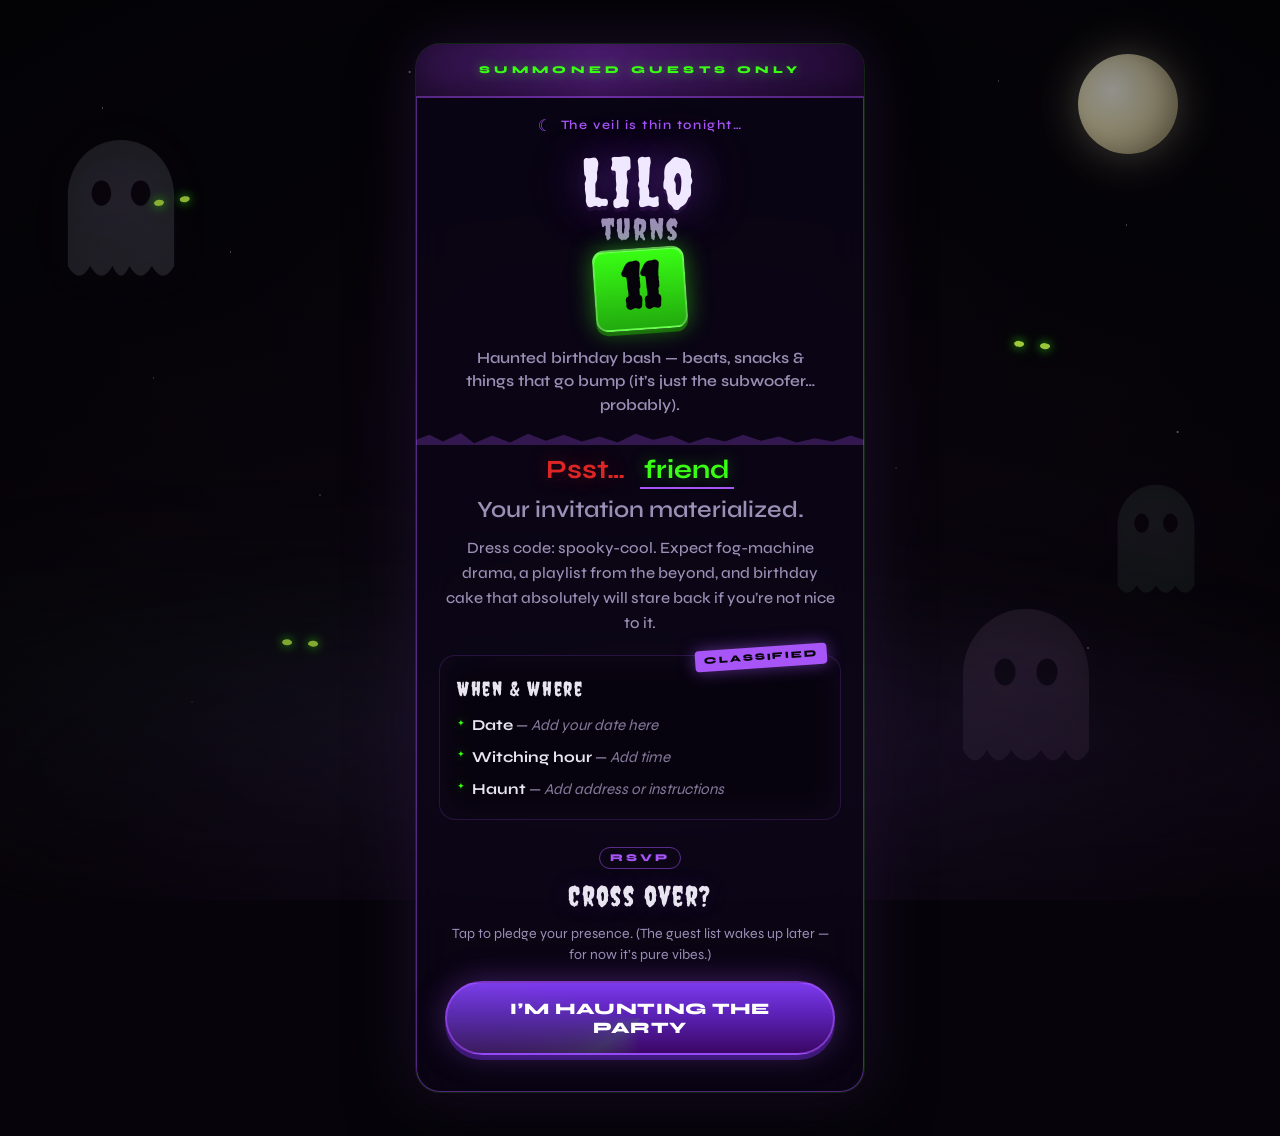
==== commit 9f6deb04: "Haunted ghost party theme: atmosphere, SVG ghosts, neon UI" ====
--- a/index.html
+++ b/index.html
@@ -3,143 +3,120 @@
 <head>
   <meta charset="utf-8">
   <meta name="viewport" content="width=device-width, initial-scale=1">
-  <meta name="theme-color" content="#1e5c4a">
-  <title>Lilo’s 11th birthday — jungle party</title>
+  <meta name="theme-color" content="#0d0612">
+  <title>Lilo’s 11th — haunted birthday</title>
   <link rel="preconnect" href="https://fonts.googleapis.com">
   <link rel="preconnect" href="https://fonts.gstatic.com" crossorigin>
-  <link rel="preconnect" href="https://images.unsplash.com">
-  <link href="https://fonts.googleapis.com/css2?family=Caveat:wght@600;700&family=Outfit:wght@400;600;700;800&family=Titan+One&display=swap" rel="stylesheet">
+  <link href="https://fonts.googleapis.com/css2?family=Creepster&family=Syne:wght@400;600;700;800&display=swap" rel="stylesheet">
   <link rel="stylesheet" href="styles.css">
 </head>
 <body>
-  <div class="jungle-scene" aria-hidden="true">
-    <div class="jungle-scene__bg"></div>
-    <div class="jungle-scene__shade"></div>
-    <div class="wildlife">
-      <figure class="wildlife__frame wildlife__frame--macaw">
-        <img
-          src="https://images.unsplash.com/photo-1552728081-9767a877ceaf?auto=format&fit=crop&w=640&q=80"
-          srcset="https://images.unsplash.com/photo-1552728081-9767a877ceaf?auto=format&fit=crop&w=480&q=80 480w,
-                  https://images.unsplash.com/photo-1552728081-9767a877ceaf?auto=format&fit=crop&w=640&q=80 640w"
-          sizes="(max-width: 600px) 120px, 180px"
-          width="320"
-          height="400"
-          alt=""
-          loading="lazy"
-          decoding="async">
-      </figure>
-      <figure class="wildlife__frame wildlife__frame--monkey">
-        <img
-          src="https://images.unsplash.com/photo-1540573133985-87b6da6d54a9?auto=format&fit=crop&w=640&q=80"
-          srcset="https://images.unsplash.com/photo-1540573133985-87b6da6d54a9?auto=format&fit=crop&w=480&q=80 480w,
-                  https://images.unsplash.com/photo-1540573133985-87b6da6d54a9?auto=format&fit=crop&w=640&q=80 640w"
-          sizes="(max-width: 600px) 120px, 180px"
-          width="320"
-          height="400"
-          alt=""
-          loading="lazy"
-          decoding="async">
-      </figure>
-      <figure class="wildlife__frame wildlife__frame--tiger">
-        <img
-          src="https://images.unsplash.com/photo-1561731216-c3a4b994fd02?auto=format&fit=crop&w=640&q=80"
-          srcset="https://images.unsplash.com/photo-1561731216-c3a4b994fd02?auto=format&fit=crop&w=480&q=80 480w,
-                  https://images.unsplash.com/photo-1561731216-c3a4b994fd02?auto=format&fit=crop&w=640&q=80 640w"
-          sizes="(max-width: 600px) 120px, 180px"
-          width="320"
-          height="400"
-          alt=""
-          loading="lazy"
-          decoding="async">
-      </figure>
-      <figure class="wildlife__frame wildlife__frame--frog">
-        <img
-          src="https://images.unsplash.com/photo-1559251606-c72583351e2e?auto=format&fit=crop&w=640&q=80"
-          srcset="https://images.unsplash.com/photo-1559251606-c72583351e2e?auto=format&fit=crop&w=480&q=80 480w,
-                  https://images.unsplash.com/photo-1559251606-c72583351e2e?auto=format&fit=crop&w=640&q=80 640w"
-          sizes="(max-width: 600px) 120px, 180px"
-          width="320"
-          height="400"
-          alt=""
-          loading="lazy"
-          decoding="async">
-      </figure>
+  <div class="haunt" aria-hidden="true">
+    <div class="haunt__vignette"></div>
+    <div class="haunt__stars"></div>
+    <div class="haunt__moon"></div>
+    <div class="haunt__fog haunt__fog--1"></div>
+    <div class="haunt__fog haunt__fog--2"></div>
+    <div class="haunt__fog haunt__fog--3"></div>
+
+    <div class="haunt__eyes">
+      <span class="haunt__eye-pair haunt__eye-pair--a"></span>
+      <span class="haunt__eye-pair haunt__eye-pair--b"></span>
+      <span class="haunt__eye-pair haunt__eye-pair--c"></span>
+    </div>
+
+    <div class="haunt__ghosts">
+      <svg class="ghost ghost--1" viewBox="0 0 100 130" xmlns="http://www.w3.org/2000/svg" aria-hidden="true">
+        <path fill="rgba(232,240,255,0.16)" d="M50 10 C28 10 12 28 12 50 L12 100 Q20 114 28 100 Q36 114 44 100 Q50 114 56 100 Q64 114 72 100 Q80 114 88 100 L88 50 C88 28 72 10 50 10Z"/>
+        <ellipse cx="36" cy="48" rx="7" ry="9" fill="#0d0612"/>
+        <ellipse cx="64" cy="48" rx="7" ry="9" fill="#0d0612"/>
+      </svg>
+      <svg class="ghost ghost--2" viewBox="0 0 100 130" xmlns="http://www.w3.org/2000/svg" aria-hidden="true">
+        <path fill="rgba(180,255,210,0.11)" d="M50 14 C32 14 18 30 18 48 L18 98 Q26 110 34 98 Q42 110 50 98 Q58 110 66 98 Q74 110 82 98 L82 48 C82 30 68 14 50 14Z"/>
+        <ellipse cx="38" cy="46" rx="6" ry="8" fill="#0d0612"/>
+        <ellipse cx="62" cy="46" rx="6" ry="8" fill="#0d0612"/>
+      </svg>
+      <svg class="ghost ghost--3" viewBox="0 0 100 130" xmlns="http://www.w3.org/2000/svg" aria-hidden="true">
+        <path fill="rgba(255,200,255,0.12)" d="M50 8 C26 8 8 28 8 52 L8 102 Q16 116 24 102 Q32 116 40 102 Q50 116 60 102 Q68 116 76 102 Q84 116 92 102 L92 52 C92 28 74 8 50 8Z"/>
+        <ellipse cx="36" cy="50" rx="7" ry="9" fill="#0d0612"/>
+        <ellipse cx="64" cy="50" rx="7" ry="9" fill="#0d0612"/>
+      </svg>
     </div>
   </div>
 
   <main class="wrap">
     <article class="card" id="invite-card">
       <div class="card__ribbon" aria-hidden="true">
-        <span class="card__ribbon-text">Official invite</span>
+        <span class="card__ribbon-text">Summoned guests only</span>
       </div>
 
       <header class="card__head">
-        <p class="eyebrow"><span class="eyebrow__spark" aria-hidden="true"></span> Top secret — birthday intel</p>
-        <h1 class="title">
+        <p class="eyebrow"><span class="eyebrow__glyph" aria-hidden="true">☾</span> The veil is thin tonight…</p>
+        <h1 class="title title--glitch">
           <span class="title__line title__line--name">Lilo</span>
           <span class="title__line title__line--turns">turns</span>
           <span class="title__age-wrap">
             <span class="age" aria-label="11">11</span>
           </span>
         </h1>
-        <p class="theme-line">Jungle mission: cake, music &amp; slightly wild behaviour encouraged.</p>
+        <p class="theme-line">Haunted birthday bash — beats, snacks &amp; things that go bump (it’s just the subwoofer… probably).</p>
       </header>
 
-      <svg class="wave-divider" viewBox="0 0 400 24" preserveAspectRatio="none" aria-hidden="true">
-        <path fill="currentColor" d="M0 12 Q50 0 100 12 T200 12 T300 12 T400 12 V24 H0Z"/>
+      <svg class="jagged-divider" viewBox="0 0 400 14" preserveAspectRatio="none" aria-hidden="true">
+        <path fill="currentColor" d="M0 8 L12 2 L24 10 L40 0 L52 12 L68 3 L84 11 L100 1 L116 9 L132 2 L148 10 L164 4 L180 11 L196 1 L212 8 L228 3 L244 12 L260 5 L276 10 L292 2 L308 9 L324 4 L340 11 L356 6 L372 10 L388 3 L400 8 V14 H0Z"/>
       </svg>
 
       <p class="greeting">
         <span class="greeting__line1">
-          <span class="greeting__hey">Hey,</span>
+          <span class="greeting__hey">Psst…</span>
           <span class="guest-name" id="guest-name">friend</span>
         </span>
-        <span class="greeting__bang">You’re officially invited!</span>
+        <span class="greeting__bang">Your invitation materialized.</span>
       </p>
       <p class="lead">
-        Bring your best explorer energy — we’re talking games with volume, snacks with crunch, and a dance floor that might pretend it’s quicksand (it’s not).
+        Dress code: spooky-cool. Expect fog-machine drama, a playlist from the beyond, and birthday cake that absolutely will stare back if you’re not nice to it.
       </p>
 
       <section class="details" aria-label="Party details">
-        <div class="details__label">Field notes</div>
+        <div class="details__label">Classified</div>
         <h2 class="details__h">When &amp; where</h2>
         <ul class="details__list">
-          <li><span class="details__icon" aria-hidden="true">◆</span><span><strong>Date</strong> — <span class="placeholder">Add your date here</span></span></li>
-          <li><span class="details__icon" aria-hidden="true">◆</span><span><strong>Time</strong> — <span class="placeholder">Add time</span></span></li>
-          <li><span class="details__icon" aria-hidden="true">◆</span><span><strong>HQ</strong> — <span class="placeholder">Add address or instructions</span></span></li>
+          <li><span class="details__icon" aria-hidden="true">✦</span><span><strong>Date</strong> — <span class="placeholder">Add your date here</span></span></li>
+          <li><span class="details__icon" aria-hidden="true">✦</span><span><strong>Witching hour</strong> — <span class="placeholder">Add time</span></span></li>
+          <li><span class="details__icon" aria-hidden="true">✦</span><span><strong>Haunt</strong> — <span class="placeholder">Add address or instructions</span></span></li>
         </ul>
       </section>
 
       <section class="rsvp" id="rsvp-pending" aria-labelledby="rsvp-heading">
         <p class="rsvp__tag">RSVP</p>
-        <h2 class="rsvp__h" id="rsvp-heading">Are you rolling in?</h2>
-        <p class="rsvp__hint">One confident tap = you’re on the adventure roster. (Spreadsheet magic comes later.)</p>
+        <h2 class="rsvp__h" id="rsvp-heading">Cross over?</h2>
+        <p class="rsvp__hint">Tap to pledge your presence. (The guest list wakes up later — for now it’s pure vibes.)</p>
         <button type="button" class="btn btn--accept" id="accept-btn">
-          <span class="btn__text">Count me in!</span>
-          <span class="btn__shine" aria-hidden="true"></span>
+          <span class="btn__text">I’m haunting the party</span>
+          <span class="btn__glow" aria-hidden="true"></span>
         </button>
       </section>
 
       <section class="rsvp rsvp--done" id="rsvp-done" hidden>
         <div class="celebrate" aria-hidden="true">
-          <img
-            class="celebrate__leaves"
-            src="https://images.unsplash.com/photo-1614594975525-e45190c55d0b?auto=format&fit=crop&w=720&q=75"
-            alt=""
-            width="360"
-            height="120"
-            loading="lazy"
-            decoding="async">
+          <svg class="celebrate__svg" viewBox="0 0 320 100" xmlns="http://www.w3.org/2000/svg">
+            <defs>
+              <filter id="glow" x="-50%" y="-50%" width="200%" height="200%">
+                <feGaussianBlur stdDeviation="4" result="b"/>
+                <feMerge><feMergeNode in="b"/><feMergeNode in="SourceGraphic"/></feMerge>
+              </filter>
+            </defs>
+            <text x="160" y="58" text-anchor="middle" class="celebrate__boo" filter="url(#glow)">BOO!</text>
+            <path fill="rgba(168,85,255,0.35)" d="M40 75 Q80 55 120 75 T200 75 T280 75 L320 100 H0Z"/>
+          </svg>
         </div>
-        <p class="rsvp__tag rsvp__tag--yes">Confirmed</p>
-        <h2 class="rsvp__h">Pack your binoculars!</h2>
+        <p class="rsvp__tag rsvp__tag--yes">Sealed</p>
+        <h2 class="rsvp__h">You’re in the circle.</h2>
         <p class="rsvp__thanks">
-          Legendary move, <span class="guest-name" id="thanks-name">friend</span> — you’re marked <strong>IN</strong> for team birthday.
+          Nice one, <span class="guest-name" id="thanks-name">friend</span> — you’re marked <strong>PRESENT</strong> on the other side.
         </p>
       </section>
     </article>
-
-    <p class="photo-credit">Wildlife photos: <a href="https://unsplash.com" target="_blank" rel="noopener noreferrer">Unsplash</a></p>
   </main>
 
   <script src="invite.js"></script>
--- a/styles.css
+++ b/styles.css
@@ -1,19 +1,17 @@
 :root {
-  --jungle-deep: #0d1f16;
-  --jungle-mid: #1a3d2e;
-  --jungle-light: #2a8f6f;
-  --leaf: #1e7a5c;
-  --lime: #c8f542;
-  --coral: #ff6b4a;
-  --mango: #ffc93c;
-  --gold: #e8b923;
-  --gold-deep: #c4920a;
-  --cream: #fffdf8;
-  --parchment: rgba(255, 253, 248, 0.96);
-  --parchment-edge: rgba(30, 90, 70, 0.2);
-  --ink: #153028;
-  --ink-muted: #3d5c52;
-  --card-shadow: rgba(12, 45, 35, 0.45);
+  --void: #06040a;
+  --abyss: #0d0612;
+  --purple-deep: #1a0d28;
+  --purple-mid: #3d2060;
+  --toxic: #39ff14;
+  --toxic-dim: #22aa0e;
+  --violet-glow: #a855f7;
+  --blood: #dc2626;
+  --mist: rgba(200, 210, 255, 0.06);
+  --card-bg: rgba(12, 6, 22, 0.82);
+  --card-border: rgba(168, 85, 255, 0.45);
+  --text: #e8e4f0;
+  --text-dim: #9b8fb5;
   font-size: 100%;
 }
 
@@ -26,168 +24,268 @@
 body {
   margin: 0;
   min-height: 100vh;
-  font-family: "Outfit", system-ui, sans-serif;
+  font-family: "Syne", system-ui, sans-serif;
   font-size: 1.0625rem;
   line-height: 1.55;
-  color: var(--ink);
-  background: var(--jungle-deep);
-}
-
-.jungle-scene {
+  color: var(--text);
+  background: var(--void);
+}
+
+/* ——— Atmosphere ——— */
+.haunt {
   position: fixed;
   inset: 0;
+  z-index: 0;
   pointer-events: none;
-  z-index: 0;
   overflow: hidden;
-}
-
-.jungle-scene__bg {
+  background: radial-gradient(ellipse 100% 80% at 50% 100%, var(--purple-deep) 0%, var(--abyss) 45%, var(--void) 100%);
+}
+
+.haunt__vignette {
   position: absolute;
   inset: 0;
-  background-color: #0f2418;
-  background-image: url("images/jungle-wallpaper.webp");
-  background-size: cover;
-  background-position: center center;
-  background-repeat: no-repeat;
-  transform: scale(1.02);
-}
-
-.jungle-scene__shade {
+  background: radial-gradient(ellipse 70% 55% at 50% 40%, transparent 0%, rgba(0, 0, 0, 0.5) 100%);
+  z-index: 5;
+}
+
+.haunt__stars {
   position: absolute;
   inset: 0;
-  background:
-    linear-gradient(
-      180deg,
-      rgba(8, 22, 14, 0.5) 0%,
-      rgba(10, 28, 18, 0.28) 38%,
-      rgba(6, 18, 12, 0.72) 100%
-    );
-}
-
-.wildlife {
+  z-index: 1;
+  background-image:
+    radial-gradient(1px 1px at 8% 12%, rgba(255, 255, 255, 0.9), transparent),
+    radial-gradient(1px 1px at 18% 28%, rgba(255, 255, 255, 0.7), transparent),
+    radial-gradient(1.5px 1.5px at 32% 8%, rgba(200, 220, 255, 0.95), transparent),
+    radial-gradient(1px 1px at 45% 22%, rgba(255, 255, 255, 0.5), transparent),
+    radial-gradient(1px 1px at 62% 14%, rgba(255, 255, 255, 0.8), transparent),
+    radial-gradient(1px 1px at 78% 9%, rgba(255, 255, 255, 0.6), transparent),
+    radial-gradient(1px 1px at 88% 25%, rgba(255, 255, 255, 0.75), transparent),
+    radial-gradient(1px 1px at 12% 42%, rgba(255, 255, 255, 0.45), transparent),
+    radial-gradient(1.5px 1.5px at 92% 48%, rgba(180, 200, 255, 0.9), transparent),
+    radial-gradient(1px 1px at 25% 55%, rgba(255, 255, 255, 0.55), transparent),
+    radial-gradient(1px 1px at 55% 38%, rgba(255, 255, 255, 0.65), transparent),
+    radial-gradient(1px 1px at 70% 52%, rgba(255, 255, 255, 0.4), transparent),
+    radial-gradient(1px 1px at 38% 68%, rgba(255, 255, 255, 0.5), transparent),
+    radial-gradient(1px 1px at 15% 78%, rgba(255, 255, 255, 0.35), transparent),
+    radial-gradient(1.5px 1.5px at 85% 72%, rgba(255, 220, 255, 0.7), transparent),
+    radial-gradient(1px 1px at 48% 88%, rgba(255, 255, 255, 0.45), transparent),
+    radial-gradient(1px 1px at 65% 92%, rgba(255, 255, 255, 0.3), transparent);
+}
+
+.haunt__moon {
+  position: absolute;
+  top: 6%;
+  right: 8%;
+  width: clamp(56px, 14vw, 100px);
+  height: clamp(56px, 14vw, 100px);
+  border-radius: 50%;
+  z-index: 2;
+  background: radial-gradient(circle at 35% 35%, #fffef5 0%, #e8e0b8 40%, #a89870 100%);
+  box-shadow:
+    0 0 40px rgba(255, 248, 220, 0.35),
+    0 0 80px rgba(200, 180, 120, 0.15),
+    inset -8px -4px 16px rgba(0, 0, 0, 0.15);
+  opacity: 0.92;
+}
+
+.haunt__fog {
+  position: absolute;
+  left: -20%;
+  width: 140%;
+  height: 45%;
+  z-index: 3;
+  border-radius: 50%;
+  filter: blur(40px);
+  opacity: 0.55;
+}
+
+.haunt__fog--1 {
+  bottom: -8%;
+  background: radial-gradient(ellipse at center, rgba(100, 60, 140, 0.35) 0%, transparent 70%);
+  animation: fog-drift 22s ease-in-out infinite;
+}
+
+.haunt__fog--2 {
+  bottom: 0;
+  background: radial-gradient(ellipse at 30% 50%, rgba(30, 80, 60, 0.25) 0%, transparent 65%);
+  animation: fog-drift 28s ease-in-out -8s infinite reverse;
+}
+
+.haunt__fog--3 {
+  bottom: -5%;
+  height: 35%;
+  background: radial-gradient(ellipse at 70% 40%, rgba(168, 85, 255, 0.12) 0%, transparent 60%);
+  animation: fog-drift 18s ease-in-out -4s infinite;
+}
+
+@keyframes fog-drift {
+  0%, 100% { transform: translateX(0) scale(1); }
+  50% { transform: translateX(4%) scale(1.05); }
+}
+
+@media (prefers-reduced-motion: reduce) {
+  .haunt__fog--1,
+  .haunt__fog--2,
+  .haunt__fog--3 {
+    animation: none;
+  }
+}
+
+.haunt__eyes {
   position: absolute;
   inset: 0;
-}
-
-.wildlife__frame {
-  position: absolute;
-  margin: 0;
-  padding: 0;
-  overflow: hidden;
-  border-radius: 18px 18px 22px 22px;
-  border: 3px solid var(--cream);
-  box-shadow:
-    0 4px 0 rgba(0, 0, 0, 0.2),
-    0 16px 40px rgba(0, 0, 0, 0.5),
-    inset 0 1px 0 rgba(255, 255, 255, 0.35);
-  transform: rotate(var(--tilt, 0deg));
-}
-
-.wildlife__frame--macaw { --tilt: -4deg; }
-.wildlife__frame--monkey { --tilt: 3deg; }
-.wildlife__frame--tiger { --tilt: 2deg; }
-.wildlife__frame--frog { --tilt: -3deg; }
-
-.wildlife__frame img {
-  display: block;
-  width: 100%;
-  height: 100%;
-  object-fit: cover;
-  object-position: center;
-}
-
-.wildlife__frame--macaw {
-  top: 6%;
-  left: 3%;
-  width: clamp(100px, 22vw, 200px);
-  aspect-ratio: 4 / 5;
-}
-
-.wildlife__frame--monkey {
-  top: 5%;
-  right: 3%;
-  width: clamp(100px, 22vw, 200px);
-  aspect-ratio: 4 / 5;
-}
-
-.wildlife__frame--tiger {
-  bottom: 8%;
-  left: 2%;
-  width: clamp(100px, 24vw, 210px);
-  aspect-ratio: 4 / 5;
-}
-
-.wildlife__frame--frog {
-  bottom: 10%;
-  right: 2%;
-  width: clamp(100px, 22vw, 195px);
-  aspect-ratio: 4 / 5;
+  z-index: 4;
+}
+
+.haunt__eye-pair {
+  position: absolute;
+  width: 36px;
+  height: 8px;
+  background: transparent;
+}
+
+.haunt__eye-pair::before,
+.haunt__eye-pair::after {
+  content: "";
+  position: absolute;
+  top: 0;
+  width: 10px;
+  height: 6px;
+  border-radius: 50%;
+  background: #c8ff4a;
+  box-shadow: 0 0 10px #39ff14, 0 0 20px rgba(57, 255, 20, 0.4);
+  animation: blink-eye 5s ease-in-out infinite;
+}
+
+.haunt__eye-pair::before { left: 0; }
+.haunt__eye-pair::after { right: 0; }
+
+.haunt__eye-pair--a { top: 22%; left: 12%; transform: rotate(-8deg); }
+.haunt__eye-pair--b { top: 38%; right: 18%; transform: rotate(5deg); }
+.haunt__eye-pair--c { bottom: 28%; left: 22%; transform: rotate(3deg); }
+
+.haunt__eye-pair--c::before,
+.haunt__eye-pair--c::after {
+  animation-delay: -2.3s;
+}
+
+@keyframes blink-eye {
+  0%, 44%, 56%, 100% { opacity: 1; filter: brightness(1); }
+  48%, 52% { opacity: 0.15; filter: brightness(0.5); }
+}
+
+@media (prefers-reduced-motion: reduce) {
+  .haunt__eye-pair::before,
+  .haunt__eye-pair::after {
+    animation: none;
+  }
+}
+
+.haunt__ghosts {
+  position: absolute;
+  inset: 0;
+  z-index: 2;
+}
+
+.ghost {
+  position: absolute;
+  width: clamp(72px, 18vw, 140px);
+  height: auto;
+  filter: drop-shadow(0 0 20px rgba(168, 85, 255, 0.2));
+}
+
+.ghost--1 {
+  top: 14%;
+  left: 4%;
+  animation: float-ghost 9s ease-in-out infinite;
+}
+
+.ghost--2 {
+  top: 52%;
+  right: 5%;
+  width: clamp(64px, 16vw, 120px);
+  animation: float-ghost 11s ease-in-out -3s infinite;
+  opacity: 0.85;
+}
+
+.ghost--3 {
+  bottom: 12%;
+  right: 14%;
+  width: clamp(80px, 20vw, 150px);
+  animation: float-ghost 8s ease-in-out -1.5s infinite;
+}
+
+@keyframes float-ghost {
+  0%, 100% { transform: translateY(0) translateX(0); }
+  33% { transform: translateY(-12px) translateX(4px); }
+  66% { transform: translateY(6px) translateX(-6px); }
 }
 
 @media (max-width: 600px) {
-  .wildlife__frame--tiger,
-  .wildlife__frame--frog {
+  .ghost--3 {
     display: none;
   }
 
-  .wildlife__frame--macaw {
+  .haunt__moon {
     top: 4%;
-    left: 2%;
-    width: clamp(88px, 28vw, 140px);
-  }
-
-  .wildlife__frame--monkey {
-    top: 4%;
-    right: 2%;
-    width: clamp(88px, 28vw, 140px);
-  }
-
-  .jungle-scene__bg {
-    background-position: center 42%;
-  }
-}
-
+    right: 5%;
+    opacity: 0.75;
+  }
+
+  .haunt__eye-pair--c {
+    display: none;
+  }
+}
+
+@media (prefers-reduced-motion: reduce) {
+  .ghost--1,
+  .ghost--2,
+  .ghost--3 {
+    animation: none;
+  }
+}
+
+/* ——— Card ——— */
 .wrap {
   position: relative;
-  z-index: 1;
+  z-index: 10;
   min-height: 100vh;
   display: flex;
   flex-direction: column;
   align-items: center;
   justify-content: center;
   padding: clamp(1.5rem, 5vw, 2.75rem) 1.25rem;
-  padding-bottom: 2.5rem;
 }
 
 .card {
   position: relative;
   width: 100%;
   max-width: 28rem;
-  padding: 0;
   padding-bottom: clamp(1.75rem, 4vw, 2.25rem);
-  background: var(--parchment);
-  -webkit-backdrop-filter: blur(16px);
-  backdrop-filter: blur(16px);
-  border-radius: 28px;
-  border: 3px solid var(--cream);
+  background: var(--card-bg);
+  -webkit-backdrop-filter: blur(20px);
+  backdrop-filter: blur(20px);
+  border-radius: 24px;
+  border: 1px solid var(--card-border);
   box-shadow:
-    0 0 0 2px var(--leaf),
-    0 0 0 6px var(--mango),
-    0 32px 64px var(--card-shadow),
-    inset 0 1px 0 rgba(255, 255, 255, 0.9);
+    0 0 0 1px rgba(57, 255, 20, 0.12),
+    0 0 60px rgba(168, 85, 255, 0.15),
+    0 24px 64px rgba(0, 0, 0, 0.65),
+    inset 0 1px 0 rgba(255, 255, 255, 0.06);
   text-align: center;
-  transform: rotate(-0.6deg);
-  animation: card-in 0.85s cubic-bezier(0.22, 1, 0.36, 1) both;
-}
-
-@keyframes card-in {
+  animation: card-rise 0.9s cubic-bezier(0.22, 1, 0.36, 1) both;
+}
+
+@keyframes card-rise {
   from {
     opacity: 0;
-    transform: rotate(-2deg) translateY(28px) scale(0.96);
+    transform: translateY(36px) scale(0.97);
+    filter: brightness(1.4);
   }
   to {
     opacity: 1;
-    transform: rotate(-0.6deg) translateY(0) scale(1);
+    transform: translateY(0) scale(1);
+    filter: brightness(1);
   }
 }
 
@@ -198,61 +296,53 @@
 }
 
 .card__ribbon {
-  position: relative;
-  margin: -3px -3px 0;
-  padding: 0.65rem 1rem 0.85rem;
-  background: linear-gradient(90deg, var(--leaf) 0%, #268a6a 45%, var(--jungle-light) 100%);
-  border-radius: 24px 24px 0 0;
-  border-bottom: 3px dashed rgba(255, 255, 255, 0.35);
-  box-shadow: inset 0 -2px 0 rgba(0, 0, 0, 0.08);
+  margin: -1px -1px 0;
+  padding: 0.7rem 1rem 0.9rem;
+  background: linear-gradient(90deg, #2a1040 0%, #4a1a6e 40%, #1f0a30 100%);
+  border-radius: 23px 23px 0 0;
+  border-bottom: 2px solid rgba(168, 85, 255, 0.35);
+  box-shadow: inset 0 -8px 24px rgba(0, 0, 0, 0.35);
 }
 
 .card__ribbon-text {
-  display: inline-block;
-  font-family: "Outfit", sans-serif;
+  font-family: "Syne", sans-serif;
   font-weight: 800;
-  font-size: 0.68rem;
-  letter-spacing: 0.35em;
+  font-size: 0.65rem;
+  letter-spacing: 0.42em;
   text-transform: uppercase;
-  color: var(--lime);
-  text-shadow: 0 1px 0 rgba(0, 0, 0, 0.2);
+  color: var(--toxic);
+  text-shadow: 0 0 12px rgba(57, 255, 20, 0.5);
 }
 
 .card__head {
-  padding: 1.1rem clamp(1.25rem, 4vw, 1.75rem) 0.25rem;
-  margin-bottom: 0;
+  padding: 1rem clamp(1.25rem, 4vw, 1.75rem) 0.2rem;
 }
 
 .eyebrow {
-  margin: 0 0 0.75rem;
-  font-size: 0.78rem;
-  font-weight: 700;
-  letter-spacing: 0.06em;
-  color: var(--coral);
+  margin: 0 0 0.6rem;
+  font-size: 0.8rem;
+  font-weight: 600;
+  letter-spacing: 0.12em;
+  color: var(--violet-glow);
   display: flex;
   align-items: center;
   justify-content: center;
-  gap: 0.4rem;
-  flex-wrap: wrap;
-}
-
-.eyebrow__spark {
-  display: inline-block;
-  width: 8px;
-  height: 8px;
-  background: var(--mango);
-  border-radius: 50%;
-  box-shadow: 0 0 0 3px rgba(255, 201, 60, 0.4);
-  animation: pulse-dot 2s ease-in-out infinite;
-}
-
-@keyframes pulse-dot {
-  0%, 100% { transform: scale(1); opacity: 1; }
-  50% { transform: scale(1.15); opacity: 0.85; }
+  gap: 0.45rem;
+}
+
+.eyebrow__glyph {
+  font-size: 1rem;
+  opacity: 0.9;
+  animation: moon-pulse 3s ease-in-out infinite;
+}
+
+@keyframes moon-pulse {
+  0%, 100% { opacity: 0.7; }
+  50% { opacity: 1; }
 }
 
 @media (prefers-reduced-motion: reduce) {
-  .eyebrow__spark {
+  .eyebrow__glyph {
     animation: none;
   }
 }
@@ -262,85 +352,107 @@
   display: flex;
   flex-direction: column;
   align-items: center;
-  gap: 0.05em;
+  gap: 0;
   line-height: 1;
 }
 
+.title--glitch {
+  animation: glitch-skew 6s ease-in-out infinite;
+}
+
+@keyframes glitch-skew {
+  0%, 92%, 100% {
+    text-shadow: none;
+    transform: translate(0);
+  }
+  93% {
+    text-shadow: 3px 0 #ff00aa, -3px 0 #00fff7;
+    transform: translate(-1px, 0);
+  }
+  94% {
+    text-shadow: -2px 0 #ff00aa, 2px 0 #00fff7;
+    transform: translate(1px, 0);
+  }
+  95% { text-shadow: none; transform: translate(0); }
+}
+
+@media (prefers-reduced-motion: reduce) {
+  .title--glitch {
+    animation: none;
+  }
+}
+
 .title__line {
-  font-family: "Titan One", cursive;
+  font-family: "Creepster", cursive;
   font-weight: 400;
-  text-transform: uppercase;
-  letter-spacing: 0.04em;
+  letter-spacing: 0.06em;
 }
 
 .title__line--name {
-  font-size: clamp(2.85rem, 12vw, 3.6rem);
-  background: linear-gradient(180deg, #1a6b52 0%, #0d3d2e 100%);
-  -webkit-background-clip: text;
-  background-clip: text;
-  color: transparent;
-  filter: drop-shadow(0 2px 0 rgba(255, 255, 255, 0.5));
+  font-size: clamp(3.2rem, 14vw, 4.25rem);
+  color: #f0e8ff;
+  text-shadow:
+    0 0 40px rgba(168, 85, 255, 0.45),
+    0 0 80px rgba(168, 85, 255, 0.2),
+    0 4px 0 var(--purple-deep);
 }
 
 .title__line--turns {
-  font-size: clamp(1.35rem, 5vw, 1.65rem);
-  color: var(--ink-muted);
+  font-size: clamp(1.5rem, 6vw, 1.85rem);
+  color: var(--text-dim);
   margin-top: -0.05em;
 }
 
 .title__age-wrap {
-  margin-top: 0.2em;
-  display: inline-flex;
-  align-items: center;
-  justify-content: center;
+  margin-top: 0.15em;
 }
 
 .age {
   display: inline-flex;
   align-items: center;
   justify-content: center;
-  min-width: 2.2em;
-  padding: 0.15em 0.35em 0.25em;
-  font-family: "Titan One", cursive;
-  font-size: clamp(3rem, 14vw, 4rem);
+  min-width: 1.5em;
+  padding: 0.08em 0.28em 0.18em;
+  font-family: "Creepster", cursive;
+  font-size: clamp(3rem, 13vw, 3.85rem);
   line-height: 1;
-  color: var(--ink);
-  background: linear-gradient(145deg, var(--mango) 0%, var(--gold) 55%, var(--gold-deep) 100%);
-  border-radius: 16px;
-  border: 3px solid var(--cream);
+  color: var(--void);
+  background: linear-gradient(180deg, var(--toxic) 0%, var(--toxic-dim) 100%);
+  border-radius: 12px;
+  border: 2px solid rgba(255, 255, 255, 0.25);
   box-shadow:
-    0 4px 0 var(--gold-deep),
-    0 8px 20px rgba(200, 140, 0, 0.35);
-  transform: rotate(-5deg);
+    0 0 24px rgba(57, 255, 20, 0.45),
+    0 4px 0 #14520a,
+    inset 0 1px 0 rgba(255, 255, 255, 0.35);
+  transform: rotate(-4deg);
 }
 
 .theme-line {
   margin: 1rem 0 0;
   font-weight: 600;
-  font-size: 1.02rem;
-  line-height: 1.45;
-  color: var(--leaf);
-  max-width: 22em;
+  font-size: 0.98rem;
+  line-height: 1.5;
+  color: var(--text-dim);
+  max-width: 24em;
   margin-left: auto;
   margin-right: auto;
 }
 
-.wave-divider {
+.jagged-divider {
   display: block;
-  width: calc(100% + 6px);
-  height: 18px;
-  margin: 0.75rem -3px 0.5rem;
-  color: rgba(200, 245, 180, 0.35);
+  width: calc(100% + 2px);
+  height: 12px;
+  margin: 0.85rem -1px 0.4rem;
+  color: rgba(168, 85, 255, 0.25);
 }
 
 .greeting {
-  margin: 0.35rem 0 0.65rem;
+  margin: 0.25rem 0 0.6rem;
   padding: 0 clamp(1.25rem, 4vw, 1.75rem);
-  font-size: clamp(1.45rem, 5vw, 1.85rem);
+  font-size: clamp(1.35rem, 4.5vw, 1.65rem);
   font-weight: 700;
-  font-family: "Caveat", cursive;
-  line-height: 1.3;
-  color: var(--jungle-mid);
+  line-height: 1.35;
+  color: var(--text);
 }
 
 .greeting__line1 {
@@ -348,86 +460,85 @@
 }
 
 .greeting__hey {
-  margin-right: 0.25em;
-  color: var(--coral);
+  margin-right: 0.35em;
+  color: var(--blood);
+  text-shadow: 0 0 20px rgba(220, 38, 38, 0.35);
 }
 
 .guest-name {
   display: inline-block;
-  padding: 0 0.2em;
-  color: var(--ink);
-  background: linear-gradient(transparent 60%, rgba(200, 245, 66, 0.55) 60%);
-  border-radius: 2px;
-  transform: rotate(-1deg);
+  padding: 0 0.15em;
+  color: var(--toxic);
+  text-shadow: 0 0 16px rgba(57, 255, 20, 0.35);
+  border-bottom: 2px solid var(--violet-glow);
 }
 
 .greeting__bang {
   display: block;
-  margin-top: 0.12em;
-  font-size: 0.92em;
-  color: var(--jungle-light);
+  margin-top: 0.2em;
+  font-size: 0.88em;
+  font-weight: 600;
+  color: var(--text-dim);
 }
 
 .lead {
-  margin: 0 0 1.35rem;
+  margin: 0 0 1.25rem;
   padding: 0 clamp(1.25rem, 4vw, 1.75rem);
-  color: var(--ink-muted);
-  font-size: 1rem;
+  color: var(--text-dim);
+  font-size: 0.98rem;
   line-height: 1.6;
   font-weight: 500;
 }
 
 .details {
   text-align: left;
-  margin: 0 clamp(1rem, 3vw, 1.35rem) 1.35rem;
-  padding: 1.1rem 1.15rem 1.15rem;
-  background:
-    linear-gradient(135deg, rgba(255, 253, 240, 0.95) 0%, rgba(230, 252, 235, 0.5) 100%);
-  border-radius: 18px;
-  border: 2px dashed rgba(42, 143, 111, 0.45);
-  box-shadow: 0 6px 0 rgba(42, 143, 111, 0.12);
+  margin: 0 clamp(1rem, 3vw, 1.35rem) 1.25rem;
+  padding: 1.05rem 1.1rem 1.1rem;
+  background: rgba(0, 0, 0, 0.35);
+  border-radius: 16px;
+  border: 1px solid rgba(168, 85, 255, 0.2);
+  box-shadow: inset 0 0 32px rgba(168, 85, 255, 0.06);
   position: relative;
 }
 
 .details__label {
   position: absolute;
-  top: -0.65rem;
-  right: 1rem;
-  padding: 0.2rem 0.65rem;
-  font-size: 0.65rem;
+  top: -0.55rem;
+  right: 0.85rem;
+  padding: 0.2rem 0.55rem;
+  font-size: 0.6rem;
   font-weight: 800;
-  letter-spacing: 0.12em;
+  letter-spacing: 0.2em;
   text-transform: uppercase;
-  color: var(--cream);
-  background: var(--coral);
-  border-radius: 6px;
-  transform: rotate(3deg);
-  box-shadow: 0 2px 0 rgba(0, 0, 0, 0.12);
+  color: var(--void);
+  background: var(--violet-glow);
+  border-radius: 4px;
+  transform: rotate(-4deg);
+  box-shadow: 0 0 16px rgba(168, 85, 255, 0.5);
 }
 
 .details__h {
-  margin: 0 0 0.75rem;
-  font-family: "Titan One", cursive;
-  font-size: 1rem;
+  margin: 0 0 0.65rem;
+  font-family: "Creepster", cursive;
+  font-size: 1.25rem;
   font-weight: 400;
-  letter-spacing: 0.06em;
-  text-transform: uppercase;
-  color: var(--jungle-deep);
+  letter-spacing: 0.08em;
+  color: var(--text);
 }
 
 .details__list {
   margin: 0;
   padding: 0;
   list-style: none;
-  color: var(--ink-muted);
-  font-size: 0.98rem;
+  color: var(--text-dim);
+  font-size: 0.95rem;
 }
 
 .details__list li {
   display: flex;
-  gap: 0.5rem;
+  gap: 0.45rem;
   align-items: flex-start;
-  margin-bottom: 0.55rem;
+  margin-bottom: 0.5rem;
 }
 
 .details__list li:last-child {
@@ -436,101 +547,104 @@
 
 .details__icon {
   flex-shrink: 0;
-  margin-top: 0.35em;
-  font-size: 0.45rem;
-  color: var(--lime);
-  text-shadow: 0 0 8px rgba(200, 245, 66, 0.6);
+  margin-top: 0.25em;
+  font-size: 0.55rem;
+  color: var(--toxic);
+  text-shadow: 0 0 8px rgba(57, 255, 20, 0.5);
 }
 
 .details__list strong {
-  color: var(--ink);
+  color: var(--text);
 }
 
 .placeholder {
   font-style: italic;
-  opacity: 0.88;
+  opacity: 0.85;
 }
 
 .rsvp {
-  padding: 0.25rem clamp(1.25rem, 4vw, 1.75rem) 0;
+  padding: 0.2rem clamp(1.25rem, 4vw, 1.75rem) 0;
 }
 
 .rsvp__tag {
   display: inline-block;
+  margin: 0 0 0.3rem;
+  padding: 0.12rem 0.65rem;
+  font-size: 0.65rem;
+  font-weight: 800;
+  letter-spacing: 0.28em;
+  text-transform: uppercase;
+  color: var(--violet-glow);
+  border: 1px solid rgba(168, 85, 255, 0.5);
+  border-radius: 999px;
+}
+
+.rsvp__tag--yes {
+  color: var(--toxic);
+  border-color: rgba(57, 255, 20, 0.45);
+  text-shadow: 0 0 12px rgba(57, 255, 20, 0.35);
+}
+
+.rsvp__h {
   margin: 0 0 0.35rem;
-  padding: 0.15rem 0.75rem;
-  font-size: 0.7rem;
-  font-weight: 800;
-  letter-spacing: 0.2em;
-  text-transform: uppercase;
-  color: var(--leaf);
-  border: 2px solid var(--leaf);
-  border-radius: 999px;
-  transform: rotate(-2deg);
-}
-
-.rsvp__tag--yes {
-  color: var(--cream);
-  background: var(--leaf);
-  border-color: var(--leaf);
-  transform: rotate(1deg);
-}
-
-.rsvp__h {
-  margin: 0 0 0.4rem;
-  font-family: "Titan One", cursive;
-  font-size: clamp(1.15rem, 4vw, 1.45rem);
+  font-family: "Creepster", cursive;
+  font-size: clamp(1.35rem, 5vw, 1.75rem);
   font-weight: 400;
-  letter-spacing: 0.02em;
-  color: var(--jungle-deep);
+  letter-spacing: 0.05em;
+  color: var(--text);
+  text-shadow: 0 0 24px rgba(168, 85, 255, 0.2);
 }
 
 .rsvp__hint {
-  margin: 0 0 1.1rem;
-  font-size: 0.92rem;
-  color: var(--ink-muted);
+  margin: 0 0 1rem;
+  font-size: 0.88rem;
+  color: var(--text-dim);
   line-height: 1.5;
 }
 
 .rsvp--done .rsvp__h {
-  margin-top: 0.15rem;
+  margin-top: 0.1rem;
 }
 
 .celebrate {
-  margin: 0 auto 0.65rem;
+  margin: 0 auto 0.55rem;
   max-width: calc(100% - 2.5rem);
-  border-radius: 14px;
+  border-radius: 12px;
   overflow: hidden;
-  border: 3px solid var(--cream);
-  box-shadow: 0 6px 0 rgba(42, 143, 111, 0.2);
-}
-
-.celebrate__leaves {
+  border: 1px solid rgba(168, 85, 255, 0.3);
+  background: rgba(0, 0, 0, 0.4);
+}
+
+.celebrate__svg {
   display: block;
   width: 100%;
   height: auto;
-  max-height: 96px;
-  object-fit: cover;
-  object-position: center 40%;
+}
+
+.celebrate__boo {
+  font-family: "Creepster", cursive;
+  font-size: 56px;
+  fill: #f0e8ff;
 }
 
 .rsvp__thanks {
   margin: 0;
   padding: 0 0.5rem;
-  color: var(--ink-muted);
-  font-size: 1.05rem;
+  color: var(--text-dim);
+  font-size: 1rem;
   line-height: 1.55;
   font-weight: 500;
 }
 
 .rsvp__thanks strong {
-  color: var(--leaf);
+  color: var(--toxic);
   font-weight: 800;
+  text-shadow: 0 0 12px rgba(57, 255, 20, 0.25);
 }
 
 .btn {
   position: relative;
-  font-family: "Outfit", system-ui, sans-serif;
+  font-family: "Syne", sans-serif;
   cursor: pointer;
   border: none;
   overflow: hidden;
@@ -542,18 +656,38 @@
   justify-content: center;
   width: 100%;
   max-width: 100%;
-  padding: 1rem 1.5rem;
+  padding: 1rem 1.35rem;
   border-radius: 999px;
   font-weight: 800;
-  font-size: 1.12rem;
-  letter-spacing: 0.02em;
-  color: var(--cream);
-  background: linear-gradient(180deg, #ff7a5c 0%, var(--coral) 40%, #e84d2e 100%);
-  border: 3px solid #ff9a82;
+  font-size: 1rem;
+  letter-spacing: 0.04em;
+  text-transform: uppercase;
+  color: #fff;
+  background: linear-gradient(180deg, #7c3aed 0%, #5b21b6 45%, #3b0764 100%);
+  border: 2px solid rgba(168, 85, 255, 0.6);
   box-shadow:
-    0 5px 0 #b83820,
-    0 12px 28px rgba(232, 77, 46, 0.4);
-  transition: transform 0.18s ease, box-shadow 0.18s ease;
+    0 0 32px rgba(168, 85, 255, 0.35),
+    0 5px 0 #2e1065,
+    0 12px 32px rgba(0, 0, 0, 0.5);
+  transition: transform 0.2s ease, box-shadow 0.2s ease;
+}
+
+.btn__glow {
+  position: absolute;
+  inset: -50%;
+  background: conic-gradient(from 180deg at 50% 50%, transparent, rgba(57, 255, 20, 0.15), transparent 30%);
+  animation: spin-glow 6s linear infinite;
+  pointer-events: none;
+}
+
+@keyframes spin-glow {
+  to { transform: rotate(360deg); }
+}
+
+@media (prefers-reduced-motion: reduce) {
+  .btn__glow {
+    animation: none;
+  }
 }
 
 .btn__text {
@@ -561,65 +695,22 @@
   z-index: 1;
 }
 
-.btn__shine {
-  position: absolute;
-  inset: 0;
-  background: linear-gradient(
-    105deg,
-    transparent 0%,
-    transparent 40%,
-    rgba(255, 255, 255, 0.35) 50%,
-    transparent 60%,
-    transparent 100%
-  );
-  transform: translateX(-100%);
-  animation: shine 4s ease-in-out infinite;
-}
-
-@keyframes shine {
-  0%, 70% { transform: translateX(-100%); }
-  85% { transform: translateX(100%); }
-  100% { transform: translateX(100%); }
-}
-
-@media (prefers-reduced-motion: reduce) {
-  .btn__shine {
-    animation: none;
-  }
-}
-
 .btn--accept:hover {
-  transform: translateY(-3px) scale(1.02);
+  transform: translateY(-3px);
   box-shadow:
-    0 7px 0 #b83820,
-    0 16px 36px rgba(232, 77, 46, 0.45);
+    0 0 48px rgba(168, 85, 255, 0.45),
+    0 7px 0 #2e1065,
+    0 18px 40px rgba(0, 0, 0, 0.55);
 }
 
 .btn--accept:active {
-  transform: translateY(1px) scale(0.99);
-  box-shadow: 0 3px 0 #b83820;
+  transform: translateY(1px);
+  box-shadow: 0 3px 0 #2e1065;
 }
 
 .btn--accept:focus-visible {
-  outline: 3px solid var(--mango);
+  outline: 2px solid var(--toxic);
   outline-offset: 4px;
-}
-
-.photo-credit {
-  margin: 1.15rem 0 0;
-  font-size: 0.68rem;
-  color: rgba(255, 255, 255, 0.42);
-  text-align: center;
-}
-
-.photo-credit a {
-  color: rgba(255, 255, 255, 0.62);
-  text-decoration: underline;
-  text-underline-offset: 2px;
-}
-
-.photo-credit a:hover {
-  color: rgba(255, 255, 255, 0.9);
 }
 
 [hidden] {
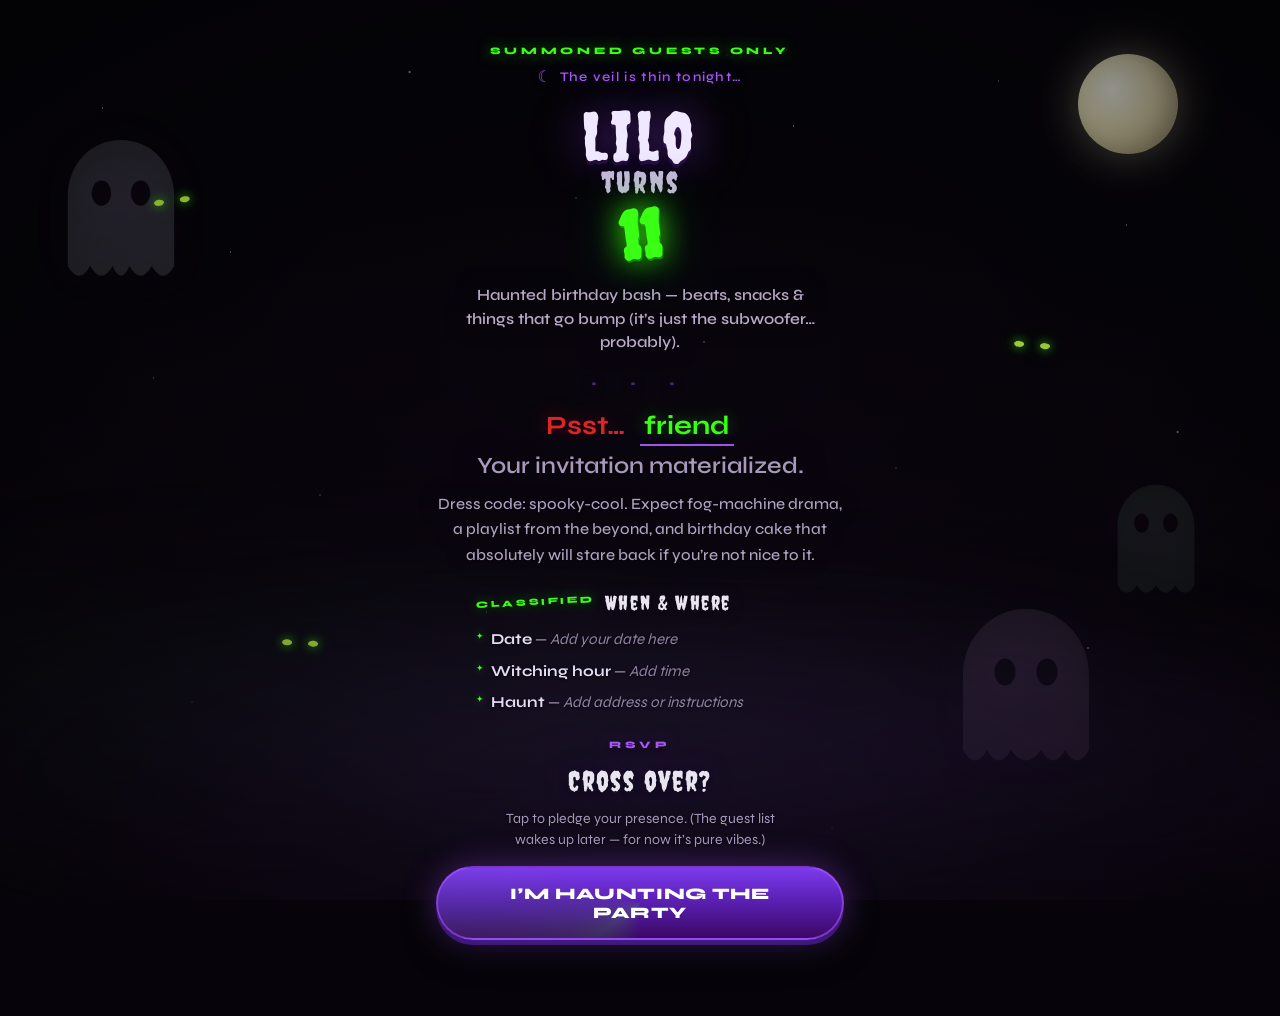
==== commit 1fac4140: "Float invite copy in open air: remove card frame and panels" ====
--- a/index.html
+++ b/index.html
@@ -45,13 +45,12 @@
   </div>
 
   <main class="wrap">
-    <article class="card" id="invite-card">
-      <div class="card__ribbon" aria-hidden="true">
-        <span class="card__ribbon-text">Summoned guests only</span>
-      </div>
-
-      <header class="card__head">
-        <p class="eyebrow"><span class="eyebrow__glyph" aria-hidden="true">☾</span> The veil is thin tonight…</p>
+    <article class="invite" id="invite-card">
+      <header class="invite__head">
+        <p class="eyebrow">
+          <span class="eyebrow__summon">Summoned guests only</span>
+          <span class="eyebrow__row"><span class="eyebrow__glyph" aria-hidden="true">☾</span> The veil is thin tonight…</span>
+        </p>
         <h1 class="title title--glitch">
           <span class="title__line title__line--name">Lilo</span>
           <span class="title__line title__line--turns">turns</span>
@@ -62,9 +61,7 @@
         <p class="theme-line">Haunted birthday bash — beats, snacks &amp; things that go bump (it’s just the subwoofer… probably).</p>
       </header>
 
-      <svg class="jagged-divider" viewBox="0 0 400 14" preserveAspectRatio="none" aria-hidden="true">
-        <path fill="currentColor" d="M0 8 L12 2 L24 10 L40 0 L52 12 L68 3 L84 11 L100 1 L116 9 L132 2 L148 10 L164 4 L180 11 L196 1 L212 8 L228 3 L244 12 L260 5 L276 10 L292 2 L308 9 L324 4 L340 11 L356 6 L372 10 L388 3 L400 8 V14 H0Z"/>
-      </svg>
+      <p class="air-dots" aria-hidden="true">· · ·</p>
 
       <p class="greeting">
         <span class="greeting__line1">
@@ -78,8 +75,7 @@
       </p>
 
       <section class="details" aria-label="Party details">
-        <div class="details__label">Classified</div>
-        <h2 class="details__h">When &amp; where</h2>
+        <h2 class="details__h"><span class="details__label">Classified</span> When &amp; where</h2>
         <ul class="details__list">
           <li><span class="details__icon" aria-hidden="true">✦</span><span><strong>Date</strong> — <span class="placeholder">Add your date here</span></span></li>
           <li><span class="details__icon" aria-hidden="true">✦</span><span><strong>Witching hour</strong> — <span class="placeholder">Add time</span></span></li>
@@ -98,7 +94,7 @@
       </section>
 
       <section class="rsvp rsvp--done" id="rsvp-done" hidden>
-        <div class="celebrate" aria-hidden="true">
+        <div class="celebrate celebrate--air" aria-hidden="true">
           <svg class="celebrate__svg" viewBox="0 0 320 100" xmlns="http://www.w3.org/2000/svg">
             <defs>
               <filter id="glow" x="-50%" y="-50%" width="200%" height="200%">
--- a/styles.css
+++ b/styles.css
@@ -8,8 +8,6 @@
   --violet-glow: #a855f7;
   --blood: #dc2626;
   --mist: rgba(200, 210, 255, 0.06);
-  --card-bg: rgba(12, 6, 22, 0.82);
-  --card-border: rgba(168, 85, 255, 0.45);
   --text: #e8e4f0;
   --text-dim: #9b8fb5;
   font-size: 100%;
@@ -245,7 +243,7 @@
   }
 }
 
-/* ——— Card ——— */
+/* ——— Floating invite (no frame) ——— */
 .wrap {
   position: relative;
   z-index: 10;
@@ -257,77 +255,72 @@
   padding: clamp(1.5rem, 5vw, 2.75rem) 1.25rem;
 }
 
-.card {
+.invite {
   position: relative;
   width: 100%;
   max-width: 28rem;
-  padding-bottom: clamp(1.75rem, 4vw, 2.25rem);
-  background: var(--card-bg);
-  -webkit-backdrop-filter: blur(20px);
-  backdrop-filter: blur(20px);
-  border-radius: 24px;
-  border: 1px solid var(--card-border);
-  box-shadow:
-    0 0 0 1px rgba(57, 255, 20, 0.12),
-    0 0 60px rgba(168, 85, 255, 0.15),
-    0 24px 64px rgba(0, 0, 0, 0.65),
-    inset 0 1px 0 rgba(255, 255, 255, 0.06);
+  padding: 0 0 clamp(1.5rem, 4vw, 2rem);
   text-align: center;
-  animation: card-rise 0.9s cubic-bezier(0.22, 1, 0.36, 1) both;
-}
-
-@keyframes card-rise {
+  background: none;
+  border: none;
+  box-shadow: none;
+  animation: invite-rise 0.85s cubic-bezier(0.22, 1, 0.36, 1) both;
+}
+
+@keyframes invite-rise {
   from {
     opacity: 0;
-    transform: translateY(36px) scale(0.97);
-    filter: brightness(1.4);
+    transform: translateY(28px);
+    filter: brightness(1.3);
   }
   to {
     opacity: 1;
-    transform: translateY(0) scale(1);
+    transform: translateY(0);
     filter: brightness(1);
   }
 }
 
 @media (prefers-reduced-motion: reduce) {
-  .card {
+  .invite {
     animation: none;
   }
 }
 
-.card__ribbon {
-  margin: -1px -1px 0;
-  padding: 0.7rem 1rem 0.9rem;
-  background: linear-gradient(90deg, #2a1040 0%, #4a1a6e 40%, #1f0a30 100%);
-  border-radius: 23px 23px 0 0;
-  border-bottom: 2px solid rgba(168, 85, 255, 0.35);
-  box-shadow: inset 0 -8px 24px rgba(0, 0, 0, 0.35);
-}
-
-.card__ribbon-text {
+.invite__head {
+  padding: 0 clamp(0.5rem, 3vw, 1rem) 0.15rem;
+}
+
+.eyebrow {
+  margin: 0 0 0.75rem;
+  display: flex;
+  flex-direction: column;
+  align-items: center;
+  gap: 0.35rem;
+}
+
+.eyebrow__summon {
   font-family: "Syne", sans-serif;
   font-weight: 800;
-  font-size: 0.65rem;
-  letter-spacing: 0.42em;
+  font-size: 0.62rem;
+  letter-spacing: 0.38em;
   text-transform: uppercase;
   color: var(--toxic);
-  text-shadow: 0 0 12px rgba(57, 255, 20, 0.5);
-}
-
-.card__head {
-  padding: 1rem clamp(1.25rem, 4vw, 1.75rem) 0.2rem;
-}
-
-.eyebrow {
-  margin: 0 0 0.6rem;
-  font-size: 0.8rem;
+  text-shadow:
+    0 0 14px rgba(57, 255, 20, 0.55),
+    0 2px 8px rgba(0, 0, 0, 0.85);
+}
+
+.eyebrow__row {
+  font-size: 0.82rem;
   font-weight: 600;
-  letter-spacing: 0.12em;
+  letter-spacing: 0.1em;
   color: var(--violet-glow);
-  display: flex;
+  display: inline-flex;
   align-items: center;
-  justify-content: center;
-  gap: 0.45rem;
+  gap: 0.4rem;
+  text-shadow:
+    0 0 20px rgba(168, 85, 255, 0.35),
+    0 2px 10px rgba(0, 0, 0, 0.9);
 }
 
 .eyebrow__glyph {
@@ -362,18 +355,15 @@
 
 @keyframes glitch-skew {
   0%, 92%, 100% {
-    text-shadow: none;
     transform: translate(0);
   }
   93% {
-    text-shadow: 3px 0 #ff00aa, -3px 0 #00fff7;
     transform: translate(-1px, 0);
   }
   94% {
-    text-shadow: -2px 0 #ff00aa, 2px 0 #00fff7;
     transform: translate(1px, 0);
   }
-  95% { text-shadow: none; transform: translate(0); }
+  95% { transform: translate(0); }
 }
 
 @media (prefers-reduced-motion: reduce) {
@@ -394,13 +384,18 @@
   text-shadow:
     0 0 40px rgba(168, 85, 255, 0.45),
     0 0 80px rgba(168, 85, 255, 0.2),
-    0 4px 0 var(--purple-deep);
+    0 4px 0 var(--purple-deep),
+    0 2px 12px rgba(0, 0, 0, 0.95),
+    0 8px 32px rgba(0, 0, 0, 0.6);
 }
 
 .title__line--turns {
   font-size: clamp(1.5rem, 6vw, 1.85rem);
-  color: var(--text-dim);
+  color: #c4b8d8;
   margin-top: -0.05em;
+  text-shadow:
+    0 0 24px rgba(168, 85, 255, 0.2),
+    0 2px 14px rgba(0, 0, 0, 0.95);
 }
 
 .title__age-wrap {
@@ -408,23 +403,22 @@
 }
 
 .age {
-  display: inline-flex;
-  align-items: center;
-  justify-content: center;
-  min-width: 1.5em;
-  padding: 0.08em 0.28em 0.18em;
+  display: inline-block;
+  min-width: 1.2em;
+  padding: 0;
   font-family: "Creepster", cursive;
-  font-size: clamp(3rem, 13vw, 3.85rem);
+  font-size: clamp(3.2rem, 14vw, 4.1rem);
   line-height: 1;
-  color: var(--void);
-  background: linear-gradient(180deg, var(--toxic) 0%, var(--toxic-dim) 100%);
-  border-radius: 12px;
-  border: 2px solid rgba(255, 255, 255, 0.25);
-  box-shadow:
-    0 0 24px rgba(57, 255, 20, 0.45),
-    0 4px 0 #14520a,
-    inset 0 1px 0 rgba(255, 255, 255, 0.35);
-  transform: rotate(-4deg);
+  color: var(--toxic);
+  background: none;
+  border: none;
+  transform: rotate(-5deg);
+  text-shadow:
+    0 0 28px rgba(57, 255, 20, 0.9),
+    0 0 56px rgba(57, 255, 20, 0.45),
+    0 2px 0 #14520a,
+    0 4px 0 rgba(0, 0, 0, 0.8),
+    0 8px 24px rgba(0, 0, 0, 0.75);
 }
 
 .theme-line {
@@ -432,27 +426,36 @@
   font-weight: 600;
   font-size: 0.98rem;
   line-height: 1.5;
-  color: var(--text-dim);
+  color: #b8aac8;
   max-width: 24em;
   margin-left: auto;
   margin-right: auto;
-}
-
-.jagged-divider {
-  display: block;
-  width: calc(100% + 2px);
-  height: 12px;
-  margin: 0.85rem -1px 0.4rem;
-  color: rgba(168, 85, 255, 0.25);
+  text-shadow:
+    0 1px 2px rgba(0, 0, 0, 0.95),
+    0 0 24px rgba(0, 0, 0, 0.65);
+}
+
+.air-dots {
+  margin: 0.65rem 0 0.5rem;
+  font-family: "Syne", sans-serif;
+  font-size: 1.35rem;
+  font-weight: 700;
+  letter-spacing: 0.65em;
+  color: rgba(168, 85, 255, 0.45);
+  text-shadow: 0 0 20px rgba(168, 85, 255, 0.25), 0 2px 12px rgba(0, 0, 0, 0.8);
+  user-select: none;
 }
 
 .greeting {
   margin: 0.25rem 0 0.6rem;
-  padding: 0 clamp(1.25rem, 4vw, 1.75rem);
+  padding: 0 clamp(0.75rem, 3vw, 1.25rem);
   font-size: clamp(1.35rem, 4.5vw, 1.65rem);
   font-weight: 700;
   line-height: 1.35;
   color: var(--text);
+  text-shadow:
+    0 1px 3px rgba(0, 0, 0, 0.95),
+    0 0 28px rgba(0, 0, 0, 0.55);
 }
 
 .greeting__line1 {
@@ -478,43 +481,46 @@
   margin-top: 0.2em;
   font-size: 0.88em;
   font-weight: 600;
-  color: var(--text-dim);
+  color: #a898bc;
 }
 
 .lead {
   margin: 0 0 1.25rem;
-  padding: 0 clamp(1.25rem, 4vw, 1.75rem);
-  color: var(--text-dim);
+  padding: 0 clamp(0.75rem, 3vw, 1.25rem);
+  color: #b0a4c4;
   font-size: 0.98rem;
   line-height: 1.6;
   font-weight: 500;
+  text-shadow:
+    0 1px 3px rgba(0, 0, 0, 0.95),
+    0 0 20px rgba(0, 0, 0, 0.5);
 }
 
 .details {
   text-align: left;
-  margin: 0 clamp(1rem, 3vw, 1.35rem) 1.25rem;
-  padding: 1.05rem 1.1rem 1.1rem;
-  background: rgba(0, 0, 0, 0.35);
-  border-radius: 16px;
-  border: 1px solid rgba(168, 85, 255, 0.2);
-  box-shadow: inset 0 0 32px rgba(168, 85, 255, 0.06);
+  margin: 0 auto 1.25rem;
+  padding: 0 clamp(0.25rem, 2vw, 0.75rem);
+  max-width: 22rem;
+  background: none;
+  border: none;
+  box-shadow: none;
   position: relative;
 }
 
 .details__label {
-  position: absolute;
-  top: -0.55rem;
-  right: 0.85rem;
-  padding: 0.2rem 0.55rem;
-  font-size: 0.6rem;
+  display: inline-block;
+  margin-right: 0.35em;
+  font-family: "Syne", sans-serif;
+  font-size: 0.58rem;
   font-weight: 800;
-  letter-spacing: 0.2em;
+  letter-spacing: 0.28em;
   text-transform: uppercase;
-  color: var(--void);
-  background: var(--violet-glow);
-  border-radius: 4px;
-  transform: rotate(-4deg);
-  box-shadow: 0 0 16px rgba(168, 85, 255, 0.5);
+  color: var(--toxic);
+  text-shadow:
+    0 0 12px rgba(57, 255, 20, 0.45),
+    0 2px 8px rgba(0, 0, 0, 0.9);
+  transform: rotate(-3deg);
+  vertical-align: middle;
 }
 
 .details__h {
@@ -524,14 +530,18 @@
   font-weight: 400;
   letter-spacing: 0.08em;
   color: var(--text);
+  text-shadow:
+    0 0 20px rgba(168, 85, 255, 0.15),
+    0 2px 14px rgba(0, 0, 0, 0.95);
 }
 
 .details__list {
   margin: 0;
   padding: 0;
   list-style: none;
-  color: var(--text-dim);
+  color: #a898bc;
   font-size: 0.95rem;
+  text-shadow: 0 1px 3px rgba(0, 0, 0, 0.95);
 }
 
 .details__list li {
@@ -554,7 +564,7 @@
 }
 
 .details__list strong {
-  color: var(--text);
+  color: #e4dcf5;
 }
 
 .placeholder {
@@ -563,26 +573,32 @@
 }
 
 .rsvp {
-  padding: 0.2rem clamp(1.25rem, 4vw, 1.75rem) 0;
+  padding: 0.2rem clamp(0.75rem, 3vw, 1.25rem) 0;
+  display: flex;
+  flex-direction: column;
+  align-items: center;
 }
 
 .rsvp__tag {
   display: inline-block;
-  margin: 0 0 0.3rem;
-  padding: 0.12rem 0.65rem;
-  font-size: 0.65rem;
+  margin: 0 0 0.35rem;
+  padding: 0;
+  font-size: 0.62rem;
   font-weight: 800;
-  letter-spacing: 0.28em;
+  letter-spacing: 0.42em;
   text-transform: uppercase;
   color: var(--violet-glow);
-  border: 1px solid rgba(168, 85, 255, 0.5);
-  border-radius: 999px;
+  border: none;
+  text-shadow:
+    0 0 18px rgba(168, 85, 255, 0.35),
+    0 2px 10px rgba(0, 0, 0, 0.9);
 }
 
 .rsvp__tag--yes {
   color: var(--toxic);
-  border-color: rgba(57, 255, 20, 0.45);
-  text-shadow: 0 0 12px rgba(57, 255, 20, 0.35);
+  text-shadow:
+    0 0 14px rgba(57, 255, 20, 0.5),
+    0 2px 10px rgba(0, 0, 0, 0.9);
 }
 
 .rsvp__h {
@@ -592,14 +608,18 @@
   font-weight: 400;
   letter-spacing: 0.05em;
   color: var(--text);
-  text-shadow: 0 0 24px rgba(168, 85, 255, 0.2);
+  text-shadow:
+    0 0 28px rgba(168, 85, 255, 0.25),
+    0 2px 14px rgba(0, 0, 0, 0.95);
 }
 
 .rsvp__hint {
   margin: 0 0 1rem;
   font-size: 0.88rem;
-  color: var(--text-dim);
+  color: #a898bc;
   line-height: 1.5;
+  max-width: 22em;
+  text-shadow: 0 1px 3px rgba(0, 0, 0, 0.95);
 }
 
 .rsvp--done .rsvp__h {
@@ -608,11 +628,14 @@
 
 .celebrate {
   margin: 0 auto 0.55rem;
-  max-width: calc(100% - 2.5rem);
-  border-radius: 12px;
-  overflow: hidden;
-  border: 1px solid rgba(168, 85, 255, 0.3);
-  background: rgba(0, 0, 0, 0.4);
+  max-width: 18rem;
+  border: none;
+  background: none;
+  overflow: visible;
+}
+
+.celebrate--air {
+  filter: drop-shadow(0 0 20px rgba(168, 85, 255, 0.35)) drop-shadow(0 8px 24px rgba(0, 0, 0, 0.6));
 }
 
 .celebrate__svg {
@@ -630,10 +653,11 @@
 .rsvp__thanks {
   margin: 0;
   padding: 0 0.5rem;
-  color: var(--text-dim);
+  color: #b0a4c4;
   font-size: 1rem;
   line-height: 1.55;
   font-weight: 500;
+  text-shadow: 0 1px 3px rgba(0, 0, 0, 0.95);
 }
 
 .rsvp__thanks strong {
@@ -654,9 +678,9 @@
   display: inline-flex;
   align-items: center;
   justify-content: center;
-  width: 100%;
+  width: auto;
   max-width: 100%;
-  padding: 1rem 1.35rem;
+  padding: 1rem 1.85rem;
   border-radius: 999px;
   font-weight: 800;
   font-size: 1rem;
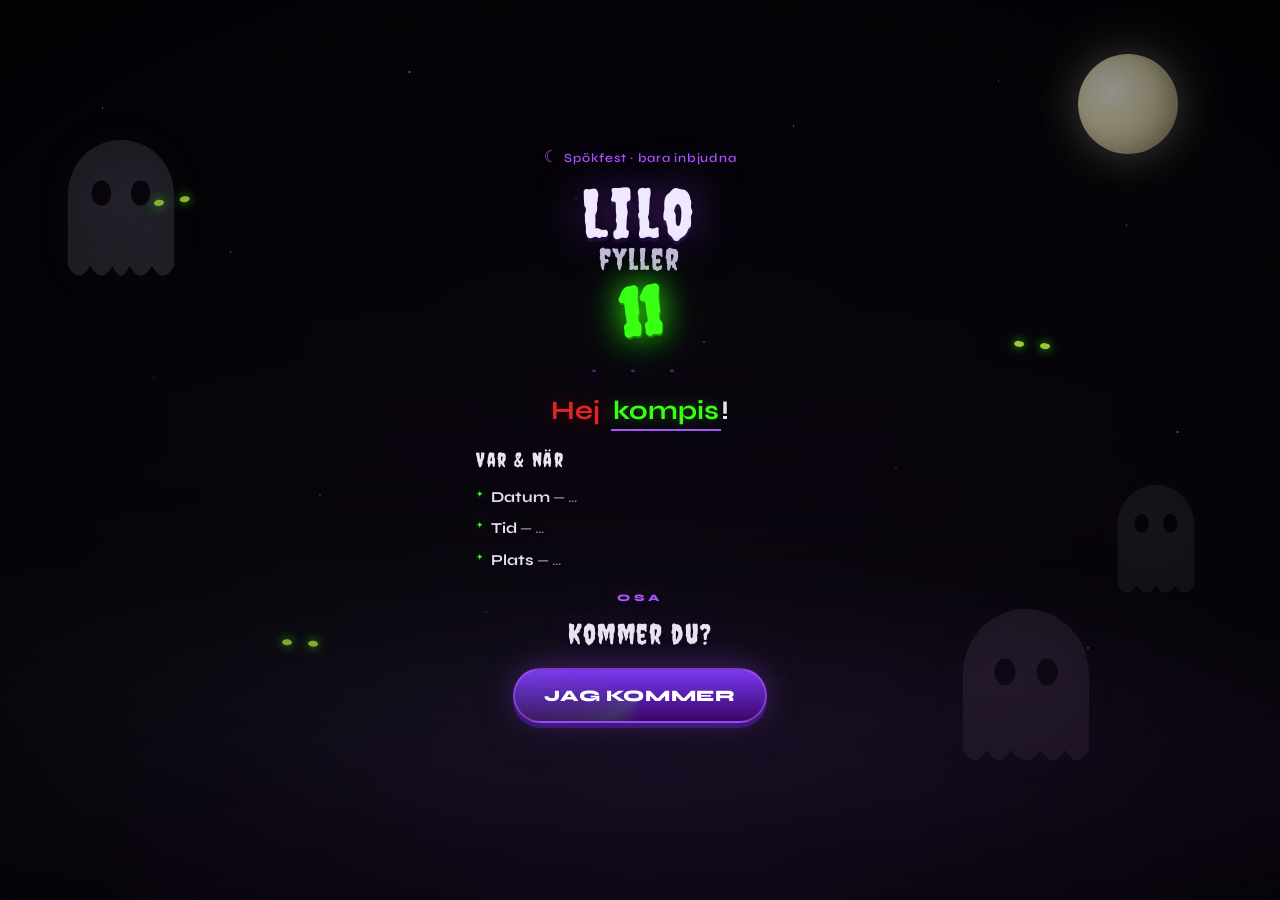
==== commit b546e443: "Swedish copy, shorter invite text, tighter layout" ====
--- a/index.html
+++ b/index.html
@@ -1,10 +1,10 @@
 <!DOCTYPE html>
-<html lang="en">
+<html lang="sv">
 <head>
   <meta charset="utf-8">
   <meta name="viewport" content="width=device-width, initial-scale=1">
   <meta name="theme-color" content="#0d0612">
-  <title>Lilo’s 11th — haunted birthday</title>
+  <title>Lilo fyller 11 — spökfest</title>
   <link rel="preconnect" href="https://fonts.googleapis.com">
   <link rel="preconnect" href="https://fonts.gstatic.com" crossorigin>
   <link href="https://fonts.googleapis.com/css2?family=Creepster&family=Syne:wght@400;600;700;800&display=swap" rel="stylesheet">
@@ -47,48 +47,41 @@
   <main class="wrap">
     <article class="invite" id="invite-card">
       <header class="invite__head">
-        <p class="eyebrow">
-          <span class="eyebrow__summon">Summoned guests only</span>
-          <span class="eyebrow__row"><span class="eyebrow__glyph" aria-hidden="true">☾</span> The veil is thin tonight…</span>
+        <p class="eyebrow eyebrow--single">
+          <span class="eyebrow__glyph" aria-hidden="true">☾</span> Spökfest · bara inbjudna
         </p>
         <h1 class="title title--glitch">
           <span class="title__line title__line--name">Lilo</span>
-          <span class="title__line title__line--turns">turns</span>
+          <span class="title__line title__line--turns">fyller</span>
           <span class="title__age-wrap">
-            <span class="age" aria-label="11">11</span>
+            <span class="age" aria-label="11 år">11</span>
           </span>
         </h1>
-        <p class="theme-line">Haunted birthday bash — beats, snacks &amp; things that go bump (it’s just the subwoofer… probably).</p>
       </header>
 
       <p class="air-dots" aria-hidden="true">· · ·</p>
 
       <p class="greeting">
         <span class="greeting__line1">
-          <span class="greeting__hey">Psst…</span>
-          <span class="guest-name" id="guest-name">friend</span>
+          <span class="greeting__hey">Hej</span>
+          <span class="guest-name" id="guest-name">kompis</span><span class="greeting__comma">!</span>
         </span>
-        <span class="greeting__bang">Your invitation materialized.</span>
-      </p>
-      <p class="lead">
-        Dress code: spooky-cool. Expect fog-machine drama, a playlist from the beyond, and birthday cake that absolutely will stare back if you’re not nice to it.
       </p>
 
-      <section class="details" aria-label="Party details">
-        <h2 class="details__h"><span class="details__label">Classified</span> When &amp; where</h2>
+      <section class="details" aria-label="Tid och plats">
+        <h2 class="details__h">Var &amp; när</h2>
         <ul class="details__list">
-          <li><span class="details__icon" aria-hidden="true">✦</span><span><strong>Date</strong> — <span class="placeholder">Add your date here</span></span></li>
-          <li><span class="details__icon" aria-hidden="true">✦</span><span><strong>Witching hour</strong> — <span class="placeholder">Add time</span></span></li>
-          <li><span class="details__icon" aria-hidden="true">✦</span><span><strong>Haunt</strong> — <span class="placeholder">Add address or instructions</span></span></li>
+          <li><span class="details__icon" aria-hidden="true">✦</span><span><strong>Datum</strong> — <span class="placeholder">…</span></span></li>
+          <li><span class="details__icon" aria-hidden="true">✦</span><span><strong>Tid</strong> — <span class="placeholder">…</span></span></li>
+          <li><span class="details__icon" aria-hidden="true">✦</span><span><strong>Plats</strong> — <span class="placeholder">…</span></span></li>
         </ul>
       </section>
 
       <section class="rsvp" id="rsvp-pending" aria-labelledby="rsvp-heading">
-        <p class="rsvp__tag">RSVP</p>
-        <h2 class="rsvp__h" id="rsvp-heading">Cross over?</h2>
-        <p class="rsvp__hint">Tap to pledge your presence. (The guest list wakes up later — for now it’s pure vibes.)</p>
+        <p class="rsvp__tag">OSA</p>
+        <h2 class="rsvp__h" id="rsvp-heading">Kommer du?</h2>
         <button type="button" class="btn btn--accept" id="accept-btn">
-          <span class="btn__text">I’m haunting the party</span>
+          <span class="btn__text">Jag kommer</span>
           <span class="btn__glow" aria-hidden="true"></span>
         </button>
       </section>
@@ -102,14 +95,14 @@
                 <feMerge><feMergeNode in="b"/><feMergeNode in="SourceGraphic"/></feMerge>
               </filter>
             </defs>
-            <text x="160" y="58" text-anchor="middle" class="celebrate__boo" filter="url(#glow)">BOO!</text>
+            <text x="160" y="58" text-anchor="middle" class="celebrate__boo" filter="url(#glow)">BU!</text>
             <path fill="rgba(168,85,255,0.35)" d="M40 75 Q80 55 120 75 T200 75 T280 75 L320 100 H0Z"/>
           </svg>
         </div>
-        <p class="rsvp__tag rsvp__tag--yes">Sealed</p>
-        <h2 class="rsvp__h">You’re in the circle.</h2>
+        <p class="rsvp__tag rsvp__tag--yes">Klart</p>
+        <h2 class="rsvp__h">Vi ses!</h2>
         <p class="rsvp__thanks">
-          Nice one, <span class="guest-name" id="thanks-name">friend</span> — you’re marked <strong>PRESENT</strong> on the other side.
+          Tack <span class="guest-name" id="thanks-name">kompis</span> — du är <strong>anmäld</strong>.
         </p>
       </section>
     </article>
--- a/styles.css
+++ b/styles.css
@@ -291,36 +291,23 @@
 }
 
 .eyebrow {
-  margin: 0 0 0.75rem;
+  margin: 0 0 0.55rem;
   display: flex;
-  flex-direction: column;
+  flex-wrap: wrap;
   align-items: center;
+  justify-content: center;
   gap: 0.35rem;
-}
-
-.eyebrow__summon {
-  font-family: "Syne", sans-serif;
-  font-weight: 800;
-  font-size: 0.62rem;
-  letter-spacing: 0.38em;
-  text-transform: uppercase;
-  color: var(--toxic);
-  text-shadow:
-    0 0 14px rgba(57, 255, 20, 0.55),
-    0 2px 8px rgba(0, 0, 0, 0.85);
-}
-
-.eyebrow__row {
-  font-size: 0.82rem;
+  font-size: 0.78rem;
   font-weight: 600;
-  letter-spacing: 0.1em;
+  letter-spacing: 0.08em;
   color: var(--violet-glow);
-  display: inline-flex;
-  align-items: center;
-  gap: 0.4rem;
-  text-shadow:
-    0 0 20px rgba(168, 85, 255, 0.35),
+  text-shadow:
+    0 0 18px rgba(168, 85, 255, 0.3),
     0 2px 10px rgba(0, 0, 0, 0.9);
+}
+
+.eyebrow--single {
+  letter-spacing: 0.06em;
 }
 
 .eyebrow__glyph {
@@ -421,22 +408,8 @@
     0 8px 24px rgba(0, 0, 0, 0.75);
 }
 
-.theme-line {
-  margin: 1rem 0 0;
-  font-weight: 600;
-  font-size: 0.98rem;
-  line-height: 1.5;
-  color: #b8aac8;
-  max-width: 24em;
-  margin-left: auto;
-  margin-right: auto;
-  text-shadow:
-    0 1px 2px rgba(0, 0, 0, 0.95),
-    0 0 24px rgba(0, 0, 0, 0.65);
-}
-
 .air-dots {
-  margin: 0.65rem 0 0.5rem;
+  margin: 0.45rem 0 0.35rem;
   font-family: "Syne", sans-serif;
   font-size: 1.35rem;
   font-weight: 700;
@@ -447,7 +420,7 @@
 }
 
 .greeting {
-  margin: 0.25rem 0 0.6rem;
+  margin: 0.15rem 0 0.85rem;
   padding: 0 clamp(0.75rem, 3vw, 1.25rem);
   font-size: clamp(1.35rem, 4.5vw, 1.65rem);
   font-weight: 700;
@@ -463,64 +436,32 @@
 }
 
 .greeting__hey {
-  margin-right: 0.35em;
+  margin-right: 0.2em;
   color: var(--blood);
   text-shadow: 0 0 20px rgba(220, 38, 38, 0.35);
 }
 
 .guest-name {
   display: inline-block;
-  padding: 0 0.15em;
+  padding: 0 0.08em;
   color: var(--toxic);
   text-shadow: 0 0 16px rgba(57, 255, 20, 0.35);
   border-bottom: 2px solid var(--violet-glow);
 }
 
-.greeting__bang {
-  display: block;
-  margin-top: 0.2em;
-  font-size: 0.88em;
-  font-weight: 600;
-  color: #a898bc;
-}
-
-.lead {
-  margin: 0 0 1.25rem;
-  padding: 0 clamp(0.75rem, 3vw, 1.25rem);
-  color: #b0a4c4;
-  font-size: 0.98rem;
-  line-height: 1.6;
-  font-weight: 500;
-  text-shadow:
-    0 1px 3px rgba(0, 0, 0, 0.95),
-    0 0 20px rgba(0, 0, 0, 0.5);
+.greeting__comma {
+  color: var(--text);
 }
 
 .details {
   text-align: left;
-  margin: 0 auto 1.25rem;
+  margin: 0 auto 1rem;
   padding: 0 clamp(0.25rem, 2vw, 0.75rem);
   max-width: 22rem;
   background: none;
   border: none;
   box-shadow: none;
   position: relative;
-}
-
-.details__label {
-  display: inline-block;
-  margin-right: 0.35em;
-  font-family: "Syne", sans-serif;
-  font-size: 0.58rem;
-  font-weight: 800;
-  letter-spacing: 0.28em;
-  text-transform: uppercase;
-  color: var(--toxic);
-  text-shadow:
-    0 0 12px rgba(57, 255, 20, 0.45),
-    0 2px 8px rgba(0, 0, 0, 0.9);
-  transform: rotate(-3deg);
-  vertical-align: middle;
 }
 
 .details__h {
@@ -602,7 +543,7 @@
 }
 
 .rsvp__h {
-  margin: 0 0 0.35rem;
+  margin: 0 0 0.75rem;
   font-family: "Creepster", cursive;
   font-size: clamp(1.35rem, 5vw, 1.75rem);
   font-weight: 400;
@@ -611,15 +552,6 @@
   text-shadow:
     0 0 28px rgba(168, 85, 255, 0.25),
     0 2px 14px rgba(0, 0, 0, 0.95);
-}
-
-.rsvp__hint {
-  margin: 0 0 1rem;
-  font-size: 0.88rem;
-  color: #a898bc;
-  line-height: 1.5;
-  max-width: 22em;
-  text-shadow: 0 1px 3px rgba(0, 0, 0, 0.95);
 }
 
 .rsvp--done .rsvp__h {
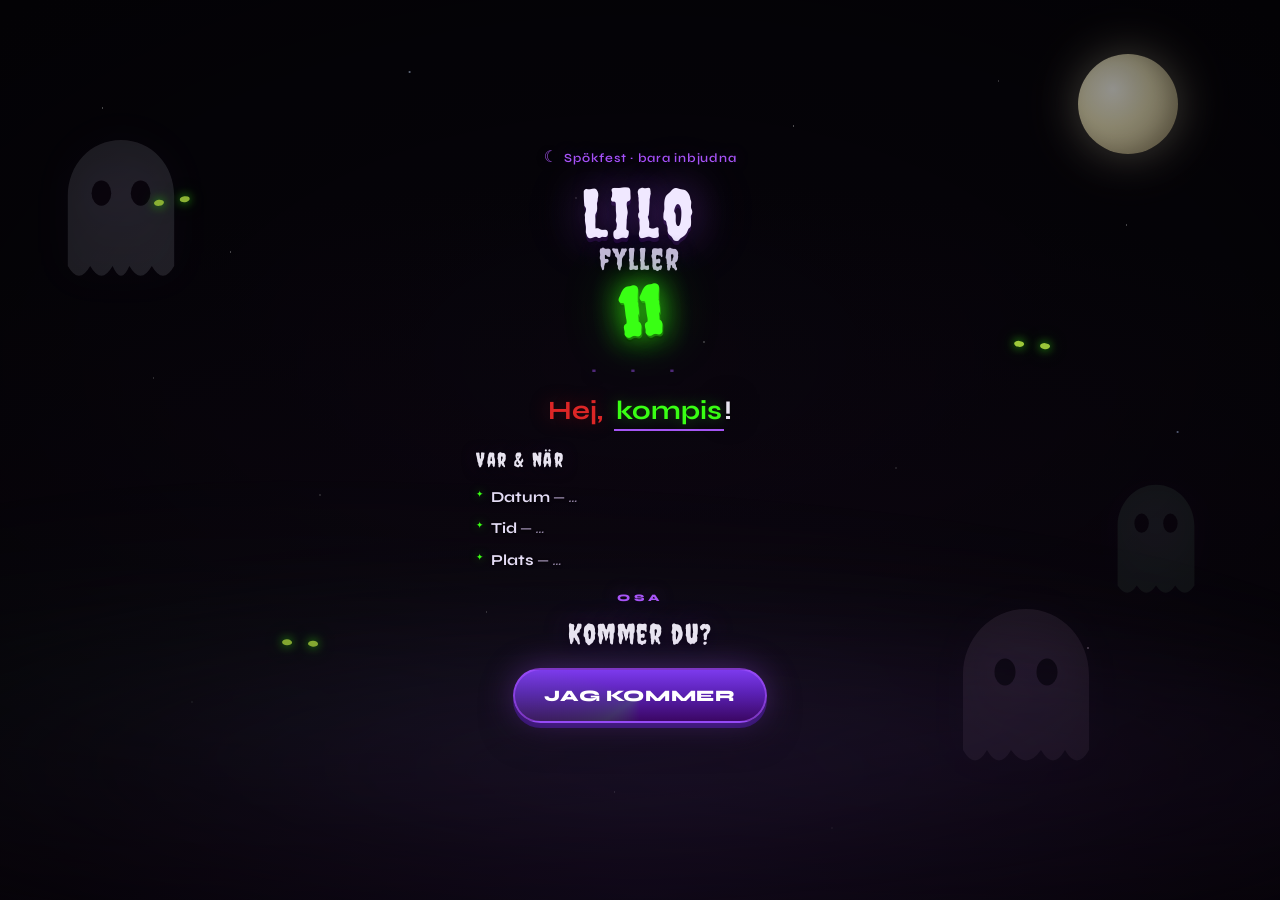
==== commit 2184c408: "Fix Swedish greeting spacing (Hej, namn!)" ====
--- a/index.html
+++ b/index.html
@@ -63,8 +63,7 @@
 
       <p class="greeting">
         <span class="greeting__line1">
-          <span class="greeting__hey">Hej</span>
-          <span class="guest-name" id="guest-name">kompis</span><span class="greeting__comma">!</span>
+          <span class="greeting__hey">Hej,</span> <span class="guest-name" id="guest-name">kompis</span><span class="greeting__comma">!</span>
         </span>
       </p>
 
